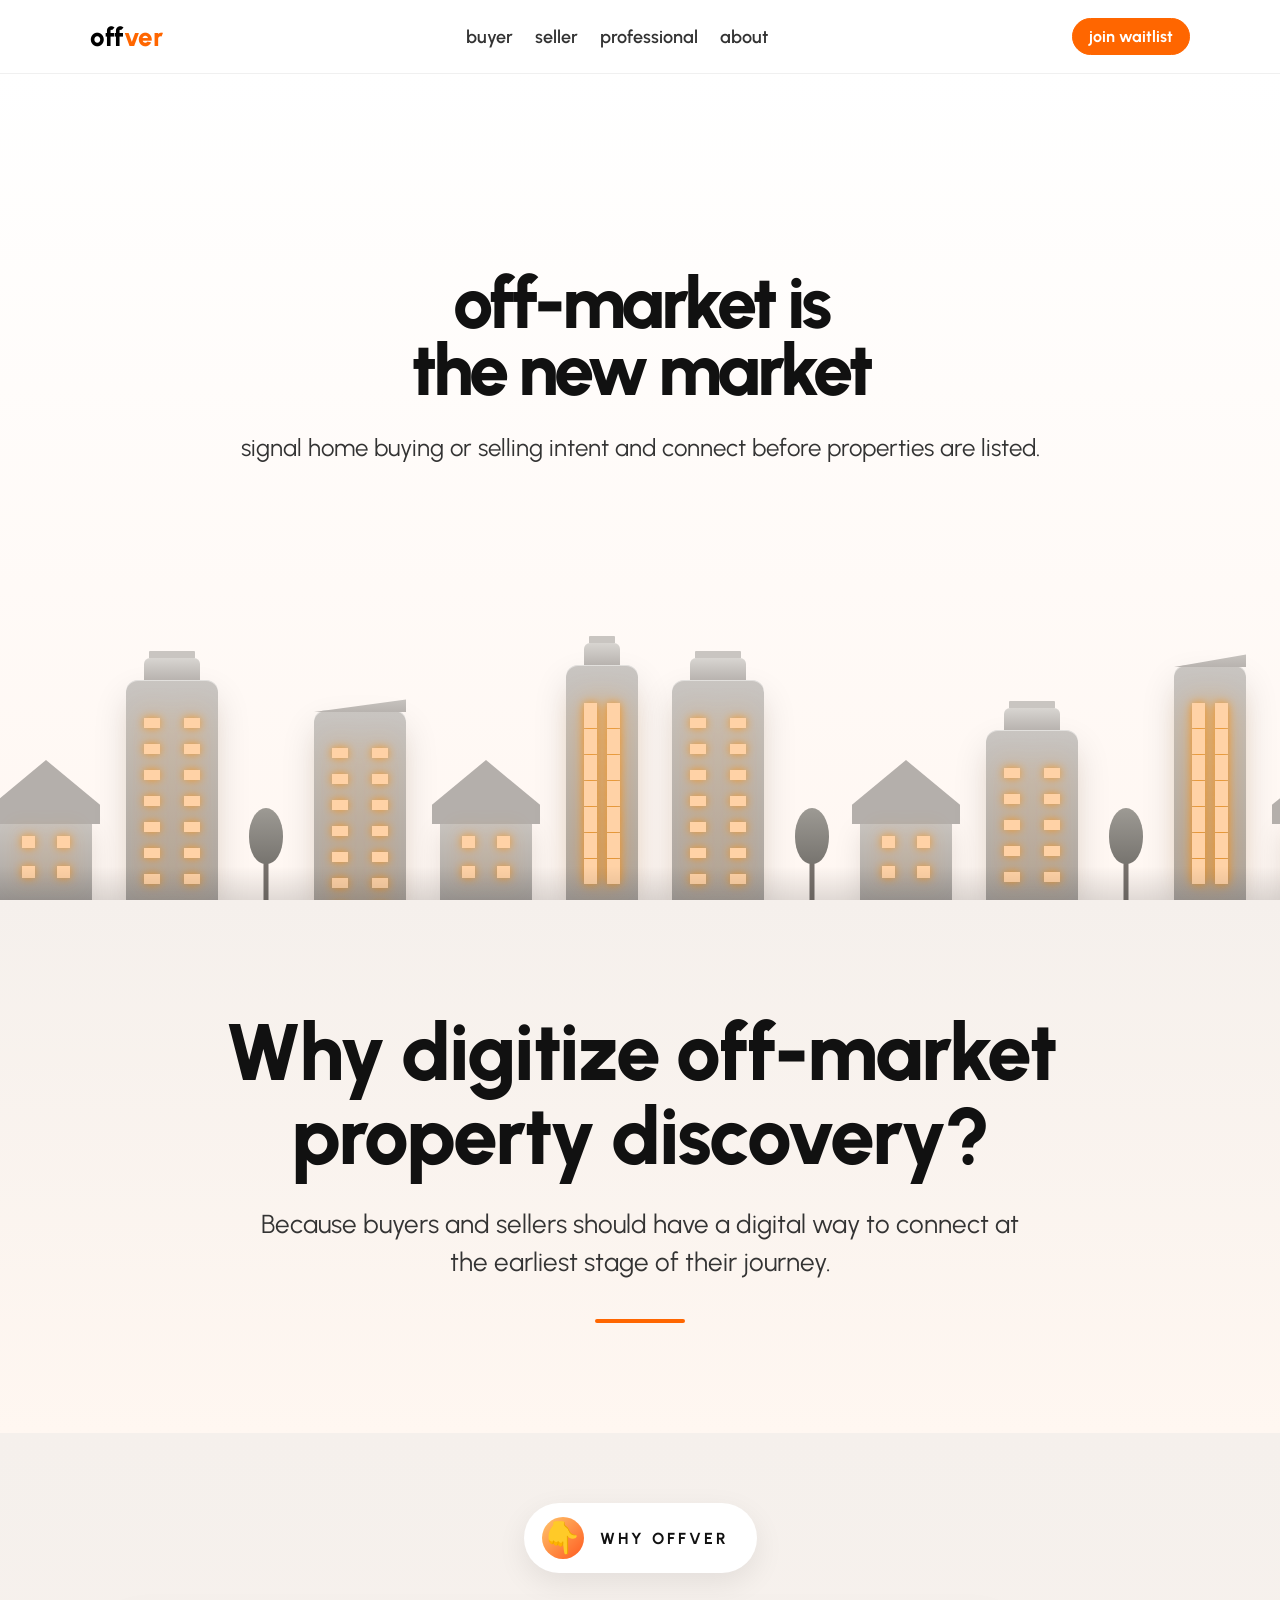
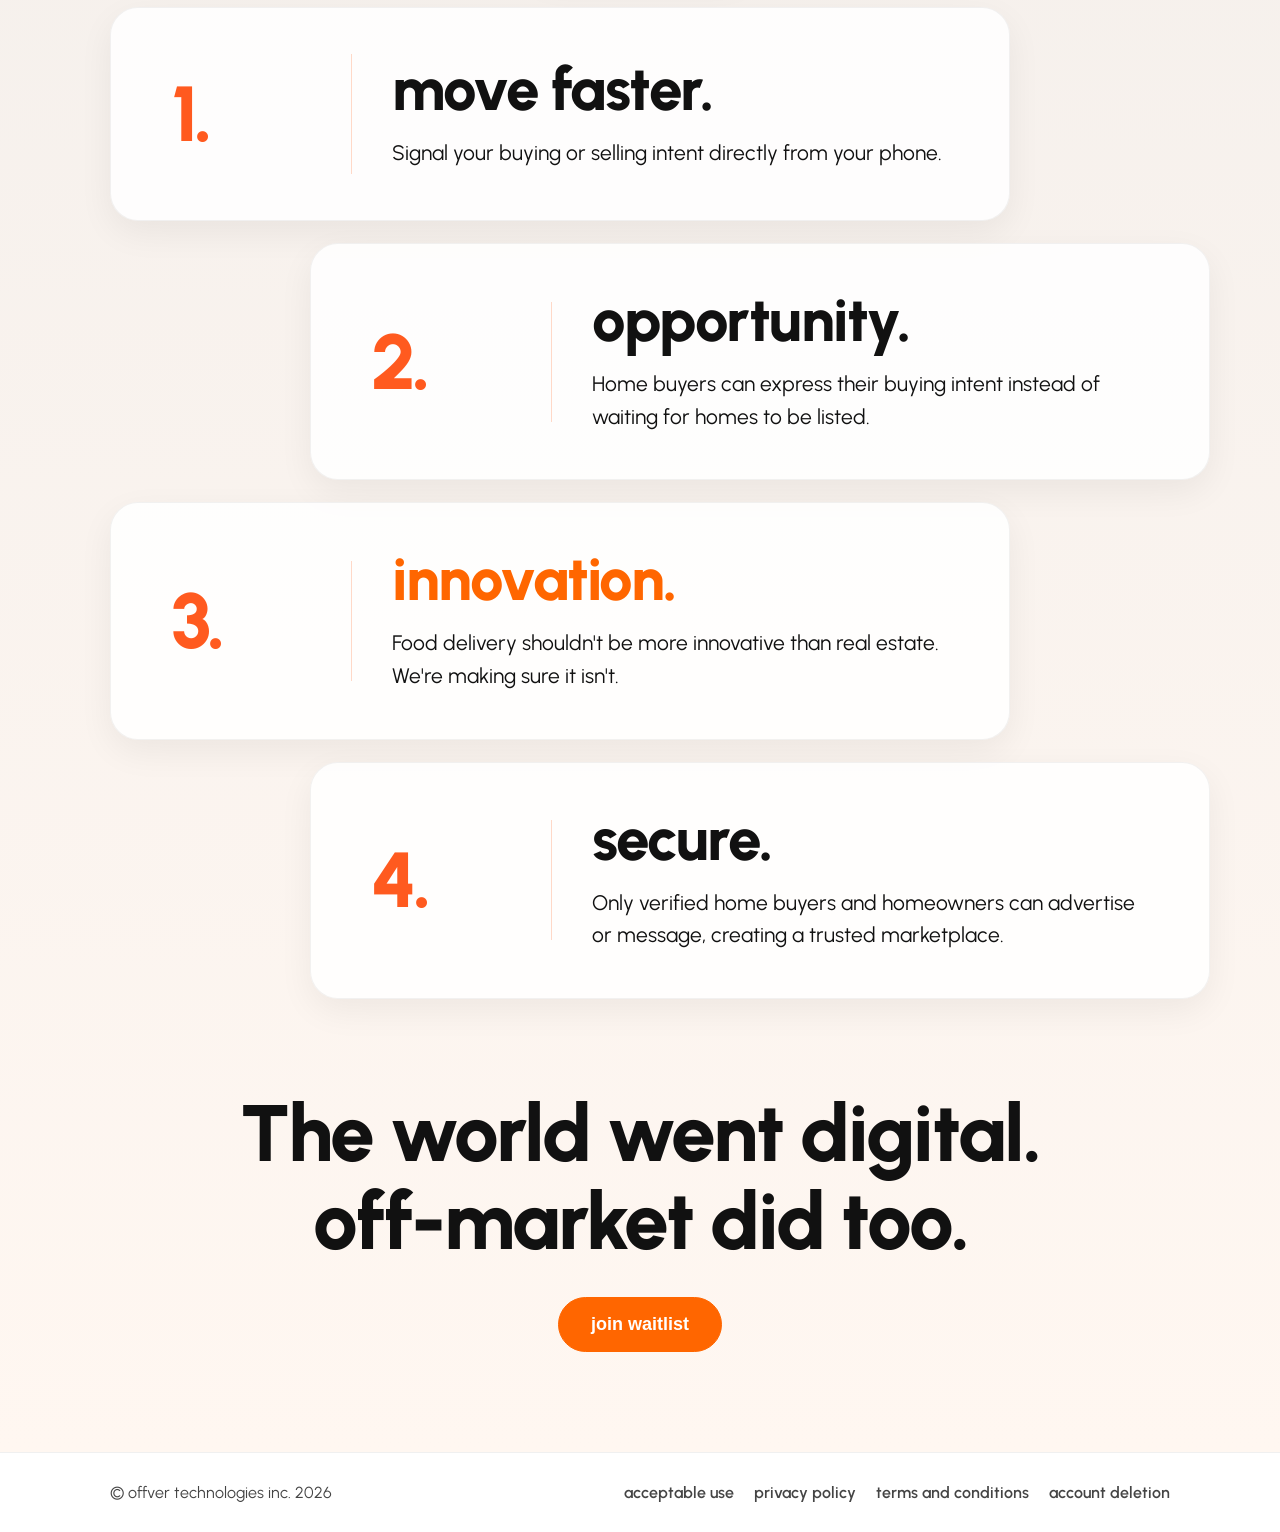
==== index.html @ b99037a6 "Adjust grid template column width in how-card" ====
<!doctype html>
<html lang="en">
<head>
<meta charset="utf-8" />
<meta name="viewport" content="width=device-width, initial-scale=1" />
<title>offver — Off-Market Property Discovery Digitized</title>

<link rel="icon" type="image/png" href="favicon.png">

<link href="https://fonts.googleapis.com/css2?family=Urbanist:wght@400;500;600;700;800&display=swap" rel="stylesheet">

    <!-- Google tag (gtag.js) -->
<script async src="https://www.googletagmanager.com/gtag/js?id=G-8PF1S87QSN"></script>
<script>
  window.dataLayer = window.dataLayer || [];
  function gtag(){dataLayer.push(arguments);}
  gtag('js', new Date());

  gtag('config', 'G-8PF1S87QSN');
</script>
  
<style>
:root{
  --black:#000;
  --white:#fff;
  --text:#111;
  --muted:#666;
  --divider:rgba(0,0,0,.06);
  --border:rgba(0,0,0,.10);
  --radius:18px;
  --shadow:0 20px 60px rgba(0,0,0,.10);
  --accent:#ff6600;
  --page:#ffffff;
  --promo:#ffd2bd;
  --header-h:76px;
}

*{box-sizing:border-box;margin:0;padding:0;}

body{
  font-family:"Urbanist", sans-serif;
  background:var(--page);
  color:var(--text);
}

body.menu-open{
  overflow:hidden;
}

a{text-decoration:none;color:inherit;}

.container{
  max-width:1100px;
  margin:0 auto;
  padding:0 20px;
}

/* HEADER — WHITE WITH FAINT DIVIDER */
.header{
  position:sticky;
  top:0;
  z-index:100;
  background:#fff;
  border-bottom:1px solid var(--divider);
}

.header-inner{
  display:flex;
  align-items:center;
  justify-content:space-between;
  padding:18px 0;
  gap:16px;
}

.brand{
  font-weight:800;
  font-size:26px;
  letter-spacing:-0.5px;
  white-space:nowrap;
}
.brand span:first-child{color:#000;}
.brand span:last-child{color:var(--accent);}

.nav{
  display:flex;
  gap:22px;
  align-items:center;
}

.nav a{
  font-weight:600;
  font-size:18px;
  color:#333;
}
.nav a:hover{ color:#000; }

/* Right side actions */
.actions{
  display:flex;
  align-items:center;
  gap:12px;
}

/* Join waitlist button (ORANGE w/ WHITE text) */
.btn{
  border:1px solid var(--accent);
  padding:8px 16px;
  border-radius:999px;
  font-weight:700;
  cursor:pointer;
  background:var(--accent);
  color:#fff;
  transition:.2s ease;
  white-space:nowrap;
}
.btn:hover{
  filter:brightness(.95);
}

/* Hamburger */
.hamburger{
  display:none;
  border:1px solid rgba(0,0,0,.18);
  background:#fff;
  border-radius:999px;
  width:42px;
  height:42px;
  cursor:pointer;
  align-items:center;
  justify-content:center;
  padding:0;
  transition:.2s ease;
}
.hamburger:hover{
  background:rgba(0,0,0,.04);
}

.hamburger .lines{
  width:18px;
  height:12px;
  position:relative;
}
.hamburger .lines span{
  position:absolute;
  left:0;
  right:0;
  height:2px;
  background:#111;
  border-radius:2px;
  transition:transform .2s ease, top .2s ease, opacity .2s ease;
}
.hamburger .lines span:nth-child(1){ top:0; }
.hamburger .lines span:nth-child(2){ top:5px; }
.hamburger .lines span:nth-child(3){ top:10px; }

/* Animated X when open */
.hamburger[aria-expanded="true"] .lines span:nth-child(1){
  top:5px;
  transform:rotate(45deg);
}
.hamburger[aria-expanded="true"] .lines span:nth-child(2){
  opacity:0;
}
.hamburger[aria-expanded="true"] .lines span:nth-child(3){
  top:5px;
  transform:rotate(-45deg);
}

/* Mobile menu panel */
.mobile-menu{
  display:none;
  background:#fff;
  border-bottom:1px solid var(--divider);
}

.mobile-menu.open{
  display:block;
}

@media (max-width: 900px){

  .mobile-menu{
    position:fixed;
    left:0;
    right:0;
    top:var(--header-h);
    background:#fff;
    border-bottom:1px solid var(--divider);
    z-index:999;
    max-height:calc(100vh - var(--header-h));
    overflow:auto;
    -webkit-overflow-scrolling:touch;
  }

  :root{
    --header-h:88px;
  }

/* HERO mobile spacing fix */
.hero-wrap{
  min-height:auto;
  padding:24px 0 24px;
  align-items:flex-start;
}

.hero{
  gap:22px;
}

.hero h1{
  font-size:38px;
  line-height:1.05;
  letter-spacing:-1.2px;
  margin-bottom:8px;
  font-weight:800;
}

.lead{
  font-size:18px;
  line-height:1.55;
}

.hero p{
  margin-bottom:20px;
}

.hero-image{
  width:70%;
  max-width:200px;
  height:auto;
  object-fit:contain;
  border-radius:22px;
}

} /* closes mobile media query */

.mobile-menu .container{
  padding-top:8px;
  padding-bottom:16px;
}

.mobile-menu a{
  display:block;
  padding:12px 10px;
  border-radius:14px;
  font-weight:700;
  color:#111;
}

  .mobile-menu span{
  display:block;
  padding:12px 10px;
  border-radius:14px;
  font-weight:700;
  color:#111;
}

.mobile-menu a:hover{
  background:rgba(0,0,0,.04);
}

/* HERO */
main{ padding:0; }

.hero-wrap{
  min-height: calc(100vh - var(--header-h)); 
  display:flex;
  align-items:center;
}

.hero{
  width:100%;
  display:grid;
  grid-template-columns: 1.1fr .9fr;
  align-items:center;
  gap:100px;
}

.hero-left{
  padding-left:40px;
}

.hero h1{
  font-size:64px;
  line-height:1.05;
  letter-spacing:-1.6px;
  margin-bottom:22px;
}

.hero p{
  margin-bottom:32px; /* spacing only */
}

.lead{
  font-size:22px;
  line-height:1.7;
  max-width:600px;
  color:#333;
}

/* APP STORE BUTTONS */
.store-buttons{
  display:flex;
  gap:16px;
  margin-top:28px;
  flex-wrap:wrap;
}

.store-buttons a{
  display:inline-flex;
}

.store-buttons a img{
  height:48px;
  display:block;
  transition:transform .2s ease;
}

.store-buttons a:hover img{
  transform:translateY(-3px);
}

.hero-right{
  display:flex;
  justify-content:flex-end;
}

.hero-image{
  width:100%;
  max-width:520px;
  height:520px;           
  object-fit:cover;       
  border-radius:28px;
  box-shadow:0 40px 80px rgba(0,0,0,.15);
}

.image-placeholder{
  width:100%;
  max-width:520px;
  height:520px;
  border-radius:28px;
  background:#f2f2f2;
  border:1px solid rgba(0,0,0,.06);
}

.hero-content{
  position:relative;
  z-index:5;

  display:flex;
  justify-content:center;
  align-items:center;

  width:100%;
  min-height:calc(100vh - var(--header-h));

  text-align:center;
}

.hero-copy{
  max-width:900px;
  margin:0 auto;
  transform:translateY(-100px);
}

.hero-copy h1{
  font-size:72px;
  line-height:.92;
  letter-spacing:-4px;
  font-weight:800;
  margin-bottom:28px;
  color:#111;
}

.hero-copy p{
  font-size:24px;
  line-height:1.45;
  max-width:800px;
  margin:0 auto 38px;
  color:#333;
}

.hero-actions{
  display:flex;
  justify-content:center;
}

.hero-btn{
  padding:18px 38px;
  font-size:24px;
}

.city-hero{
  position:relative;
  overflow:hidden;
  background:linear-gradient(
    180deg,
    #ffffff 0%,
    #fff7f2 100%
  );
}

.city-bg{
  position:absolute;
  inset:0;
  overflow:hidden;
  z-index:0;
}

.hero-content{
  position:relative;
  z-index:5;
}

.city-track{
  position:absolute;
  bottom:0;
  display:flex;
  align-items:flex-end;
  gap:34px;
  width:max-content;
  animation:cityScroll 55s linear infinite;
  opacity:1;
}

@keyframes cityScroll{
  from{
    transform:translateX(-50%);
  }
  to{
    transform:translateX(0);
  }
}

/* BUILDINGS */

.city-building{
  width:92px;
  height:220px;
  position:relative;
  background:linear-gradient(180deg,#c9c5c1,#aaa5a1);
  border-radius:12px 12px 0 0;
  box-shadow:
    0 16px 35px rgba(0,0,0,.12),
    inset 0 1px 0 rgba(255,255,255,.45);
}

/* Base buildings: 7 rows */
.city-building::after{
  content:"";
  position:absolute;
  left:18px;
  right:18px;
  top:38px;
  height:188px;

  background-image:
    linear-gradient(#ffd2a6 0 0), linear-gradient(#ffd2a6 0 0),
    linear-gradient(#ffd2a6 0 0), linear-gradient(#ffd2a6 0 0),
    linear-gradient(#ffd2a6 0 0), linear-gradient(#ffd2a6 0 0),
    linear-gradient(#ffd2a6 0 0), linear-gradient(#ffd2a6 0 0),
    linear-gradient(#ffd2a6 0 0), linear-gradient(#ffd2a6 0 0),
    linear-gradient(#ffd2a6 0 0), linear-gradient(#ffd2a6 0 0),
    linear-gradient(#ffd2a6 0 0), linear-gradient(#ffd2a6 0 0);

  background-size:16px 10px;

  background-position:
    left 0px, right 0px,
    left 26px, right 26px,
    left 52px, right 52px,
    left 78px, right 78px,
    left 104px, right 104px,
    left 130px, right 130px,
    left 156px, right 156px;

  background-repeat:no-repeat;

  filter:
    drop-shadow(0 0 5px rgba(255,140,0,.75))
    drop-shadow(0 0 14px rgba(255,140,0,.45));
}

/* Short buildings: 5 rows */
.city-building:nth-child(5n)::after{
  height:136px;
  background-position:
    left 0px, right 0px,
    left 26px, right 26px,
    left 52px, right 52px,
    left 78px, right 78px,
    left 104px, right 104px,
    -999px -999px, -999px -999px;
}

/* Medium buildings: 6 rows */
.city-building:nth-child(4n)::after{
  height:162px;
}

/* Tall buildings: 7 rows */
.city-building:nth-child(3n)::after{
  height:214px;

  background-image:
    linear-gradient(#ffd2a6 0 0), linear-gradient(#ffd2a6 0 0),
    linear-gradient(#ffd2a6 0 0), linear-gradient(#ffd2a6 0 0),
    linear-gradient(#ffd2a6 0 0), linear-gradient(#ffd2a6 0 0),
    linear-gradient(#ffd2a6 0 0), linear-gradient(#ffd2a6 0 0),
    linear-gradient(#ffd2a6 0 0), linear-gradient(#ffd2a6 0 0),
    linear-gradient(#ffd2a6 0 0), linear-gradient(#ffd2a6 0 0),
    linear-gradient(#ffd2a6 0 0), linear-gradient(#ffd2a6 0 0),
    linear-gradient(#ffd2a6 0 0), linear-gradient(#ffd2a6 0 0),
    linear-gradient(#ffd2a6 0 0), linear-gradient(#ffd2a6 0 0);

  background-position:
  left 0px, right 0px,
  left 26px, right 26px,
  left 52px, right 52px,
  left 78px, right 78px,
  left 104px, right 104px,
  left 130px, right 130px,
  left 156px, right 156px,
  left 182px, right 182px;
  left 208px, right 208px;
}

.city-building:nth-child(6n)::after{
  left:16px;
  right:16px;
  height:188px;
  background-size:13px 10px;

  background-position:
    left 0px, right 0px,
    left 26px, right 26px,
    left 52px, right 52px,
    left 78px, right 78px,
    left 104px, right 104px,
    left 130px, right 130px,
    left 156px, right 156px;
}
  
.city-building::before{
  content:"";
  position:absolute;
  left:18px;
  right:18px;
  top:-22px;
  height:22px;
  background:linear-gradient(180deg,#d8d5d1,#b8b3af);
  border-radius:6px 6px 0 0;
  box-shadow:
    0 -12px 0 -5px #c9c5c1,
    0 -22px 0 -11px #b9b4b0;
}

/* HEIGHT VARIATIONS */

.city-building:nth-child(3n){
  height:260px;
}

.city-building:nth-child(4n){
  height:190px;
}

.city-building:nth-child(5n){
  height:170px;
}

.city-building:nth-child(6n){
  width:72px;
  height:235px;
}

/* angled modern roof */
.city-building:nth-child(4n)::before{
  left:0;
  right:0;
  top:-26px;
  height:28px;
  clip-path:polygon(0 100%,100% 55%,100% 100%,0 100%);
  border-radius:0;
}

/* slim tower */
.city-building:nth-child(6n)::after{
  left:18px;
  right:18px;
  background-size:
    13px 25px,
    13px 25px;
}

/* HOUSES */

.city-house{
  width:92px;
  height:82px;
  position:relative;
  background:linear-gradient(180deg,#c9c5c1,#aaa5a1);
  box-shadow:
    0 14px 28px rgba(0,0,0,.10),
    inset 0 1px 0 rgba(255,255,255,.45);
}

.city-house::before{
  content:"";
  position:absolute;
  left:-8px;
  right:-8px;
  top:-58px;
  height:64px;
  background:#b4afab;
  clip-path:polygon(50% 0,100% 70%,100% 100%,0 100%,0 70%);
}

.city-house::after{
  content:"";
  position:absolute;
  left:22px;
  right:22px;
  top:18px;
  height:42px;

  background-image:
    linear-gradient(#ffd2a6 0 0),
    linear-gradient(#ffd2a6 0 0),
    linear-gradient(#ffd2a6 0 0),
    linear-gradient(#ffd2a6 0 0);

  background-size:
    13px 12px,
    13px 12px,
    13px 12px,
    13px 12px;

  background-position:
    left top,
    right top,
    left bottom,
    right bottom;

  background-repeat:no-repeat;

  filter:
    drop-shadow(0 0 5px rgba(255,140,0,.7))
    drop-shadow(0 0 12px rgba(255,140,0,.4));
}

/* TREES */

.city-tree{
  width:28px;
  height:95px;
  position:relative;
}

.city-tree::before{
  content:"";
  position:absolute;
  left:50%;
  bottom:0;
  width:5px;
  height:48px;
  background:#77716c;
  transform:translateX(-50%);
}

.city-tree::after{
  content:"";
  position:absolute;
  left:50%;
  bottom:36px;
  width:34px;
  height:56px;
  background:linear-gradient(180deg,#9d9a94,#77746f);
  border-radius:50% 50% 48% 48%;
  transform:translateX(-50%);
}

/* GROUND SHADOW */

.city-bg::after{
  content:"";
  position:absolute;
  left:0;
  right:0;
  bottom:0;
  height:34px;
  background:linear-gradient(180deg,transparent,rgba(0,0,0,.12));
  pointer-events:none;
}

/* MOBILE */
@media (max-width:900px){

  .promo-card{
    grid-template-columns:1fr;
    gap:28px;
    padding:34px;
    height:auto;
  }

  .hero-phone{
    justify-content:center;
    margin-top:10px;
  }

  .hero-phone::after{
    right:auto;
    left:50%;
    transform:translate(-50%,-50%);
  }

  .hero-phone .phone{
    width:min(260px,70vw);
    height:calc(min(260px,70vw) * 1.9);
  }

  .promo-card h2{
    font-size:52px;
  }

  .promo-card p{
    font-size:18px;
  }

  .promo-zone{
    display:none;
  }

  .promo-steps{
    justify-content:flex-start;
    flex-wrap:wrap;
  }
    
}
.why-simple{
  padding:110px 0;
  background:linear-gradient(180deg,#f5f0ec 0%, #fff7f1 100%);
  text-align:center;
}

.why-simple-inner{
  max-width:900px;
  margin:0 auto;
}

.why-simple h2{
  font-size:80px;
  line-height:1.05;
  font-weight:800;
  letter-spacing:-2px;
  color:#111;
  margin-bottom:28px;
}

.why-simple p{
  font-size:26px;
  line-height:1.45;
  color:#333;
  max-width:760px;
  margin:0 auto;
}

.why-simple-line{
  width:90px;
  height:4px;
  background:#ff6600;
  border-radius:999px;
  margin:38px auto 0;
}

@media (max-width:900px){
  .why-simple{
    padding:80px 0;
  }

  .why-simple h2{
    font-size:38px;
    letter-spacing:-1px;
  }

  .why-simple p{
    font-size:21px;
  }
}

.how-it-works{
  padding:70px 0 100px;
  background:linear-gradient(180deg,#f5f0ec 0%, #fff7f1 100%);
}

.how-pill{
  width:max-content;
  margin:0 auto 34px;
  padding:14px 28px 14px 18px;
  border-radius:999px;
  background:#fff;
  box-shadow:0 10px 30px rgba(0,0,0,.08);
  font-size:16px;
  font-weight:700;
  letter-spacing:3px;
  display:flex;
  align-items:center;
  gap:16px;
}

.how-pill .how-arrow{
  width:42px;
  height:42px;
  border-radius:999px;
  background:linear-gradient(135deg,#ffc66d,#ff5a1f);
  display:flex;
  align-items:center;
  justify-content:center;
  font-size:30px;
  line-height:1;
}

.how-grid{
  display:flex;
  flex-direction:column;
  gap:22px;
}

.how-card{
  width:100%;
  min-height:190px;
  background:rgba(255,255,255,.85);
  border-radius:28px;
  padding:46px 60px;

  display:grid;
  grid-template-columns:140px 1px 1fr;
  gap:40px;
  align-items:center;

  border:1px solid rgba(0,0,0,.05);
  box-shadow:0 12px 35px rgba(0,0,0,.06);
}

  .how-card{
  max-width:900px;
}

.how-card:nth-child(even){
  margin-left:200px;
}

.how-num{
  font-size:78px;
  font-weight:800;
  line-height:1;
  color:#ff5a1f;
  letter-spacing:-4px;
}

.how-divider{
  width:1px;
  height:120px;
  background:#ffd9c8;
}

.how-card h3{
  font-size:60px;
  line-height:1;
  font-weight:800;
  letter-spacing:-1.5px;
  margin-bottom:18px;
}

.how-card:nth-child(3) h3{
  color:#ff6600;
}

.how-card p{
  font-size:21px;
  line-height:1.55;
  color:#111;
  max-width:700px;
}

.how-card{
  transition:
    transform .25s ease,
    box-shadow .25s ease,
    border-color .25s ease,
    background .25s ease;
  cursor:pointer;
}

.how-card:hover{
  transform:translateY(-8px) scale(1.02);
  box-shadow:0 24px 60px rgba(0,0,0,.12);
  border-color:rgba(255,102,0,.35);
  background:#fff;
}

.how-card:hover .how-num{
  transform:scale(1.08);
  color:#ff6600;
}

.how-card:hover .how-divider{
  background:#ff6600;
}

.how-num,
.how-card h3,
.how-divider{
  transition:.25s ease;
}

.how-cta{
  text-align:center;
  margin-top:90px;
}

.how-cta h2{
  font-size:80px;
  line-height:1.1;
  font-weight:800;
  letter-spacing:-2px;
  margin-bottom:32px;
  color:#111;
}

.how-cta .btn{
  padding:16px 32px;
  font-size:18px;
}

@media (max-width:900px){

  .how-cta{
    margin-top:60px;
  }

  .how-cta h2{
    font-size:34px;
    letter-spacing:-1px;
  }

}

@media (max-width:900px){
  .how-grid{
    grid-template-columns:1fr;
  }

  .how-card,
  .how-card:nth-child(even){
   max-width:100%;
    width:100%;
    margin-left:0;
    grid-template-columns:40px 1px 1fr;
    gap:24px;
    padding:32px 26px;
  }

  .how-num{
    font-size:52px;
  }

  .how-card h3{
    font-size:32px;
  }

  .how-card p{
    font-size:18px;
  }
}

/* FOOTER — WHITE WITH DIVIDER */
.footer{
  background:#fff;
  border-top:1px solid var(--divider);
  padding:30px 0;
}

.footer-inner{
  display:flex;
  justify-content:space-between;
  flex-wrap:wrap;
  gap:20px;
  color:#444;
}

.footer a{
  color:#444;
  font-weight:600;
}
.footer a:hover{ color:#000; }

/* WAITLIST MODAL */
.modal-bg{
  position:fixed;
  inset:0;
  background:rgba(0,0,0,.5);
  display:none;
  align-items:center;
  justify-content:center;
  padding:20px;
  z-index:200;
}

.modal-box{
  background:#fff;
  width:100%;
  max-width:520px;
  border-radius:24px;
  padding:30px;
  box-shadow:var(--shadow);
  position:relative;
}

.modal-box h2{
  margin-bottom:10px;
  font-weight:800;
}
.modal-box p{
  margin-bottom:18px;
  color:#555;
}

.modal-box label{
  display:block;
  margin-top:10px;
  font-weight:700;
  color:#111;
}

.modal-box input,
.modal-box select{
  width:100%;
  padding:12px;
  margin-top:6px;
  margin-bottom:14px;
  border-radius:12px;
  border:1px solid rgba(0,0,0,.10);
  font-family:inherit;
}

.submit-btn{
  width:100%;
  padding:14px;
  border-radius:999px;
  border:none;
  background:var(--accent);
  color:#fff;
  font-weight:800;
  cursor:pointer;
  transition:.2s ease;
}
.submit-btn:hover{
  filter:brightness(.95);
}

.close-btn{
  position:absolute;
  right:18px;
  top:12px;
  font-size:26px;
  background:none;
  border:none;
  cursor:pointer;
  line-height:1;
}

/* TABLET */
@media (max-width: 1200px){
  .header .container{
    padding:0 28px;
  }

  .header{
    padding:10px 0;
  }

  .header-inner{
    padding:0;
  }
}

/* MOBILE */
@media (max-width:900px){

  .header .container{
    padding:0 28px;
  }

  @media (max-width:900px){
  .header{
    padding:10px 0;
  }
}

  .nav{ 
    display:none; 
  }

  .hamburger{ 
    display:flex; 
  }

  .hero{
    grid-template-columns:1fr;
    gap:12px;
  }

  .hero-image{
    height:420px;
  }

  .hero-left{
    padding-left:0;
  }

  .hero h1{
    font-size:40px;
    margin-bottom:8px;
  }

  .lead{
    font-size:18px;
    margin-bottom:8px;
  }

  .hero-right{
    justify-content:flex-start;
  }

  .image-placeholder{
    max-width:100%;
    height:260px;
  }

  .cards{
    grid-template-columns:1fr;
  }

  .store-buttons a img{
    height:44px;
  }

  .promo-card{
    grid-template-columns:1fr;
    padding:26px;
    gap:18px;
  }

  .promo-card h2{
    font-size:52px;
  }

  .promo-media{
    height:260px;
  }
}

/* SMALL MOBILE */
@media (max-width:600px){
  .header .container{
    padding:0 36px;
  }
}
  
@media (max-width:900px){

    .hero-copy{
    transform:translateY(-140px);
    max-width:380px;
    padding:0 16px;
  }

  .hero-copy h1{
    font-size:55px;
    line-height:.95;
    letter-spacing:-2px;
  }

  .hero-copy p{
    font-size:22px;
    line-height:1.45;
    max-width:300px;
  }
}

</style>

</head>

<body>

<header class="header">
  <div class="container header-inner">
    <div class="brand"><span>off</span><span>ver</span></div>

    <div class="nav disabled-nav">
  <a href="#">buyer</a>
  <a href="#">seller</a>
  <a href="#">professional</a>
  <a href="#">about</a>
</div>

    <div class="actions">
      <div class="btn" onclick="openModal()">join waitlist</div>

      <button class="hamburger" id="hamburger"
        aria-label="Open menu"
        aria-expanded="false"
        aria-controls="mobileMenu">
        <div class="lines" aria-hidden="true">
          <span></span><span></span><span></span>
        </div>
      </button>
    </div>
  </div>
</header>

<!-- Mobile dropdown menu -->
<div class="mobile-menu" id="mobileMenu">
  <div class="container">
    <span>buyer</span>
    <span>seller</span>
    <span>professional</span>
    <span>about</span>
  </div>
</div>

<main>
 <section class="hero-wrap city-hero">

  <div class="city-bg">
  <div class="city-track">

  <div class="city-house"></div>
  <div class="city-building"></div>
  <div class="city-tree"></div>
  <div class="city-building"></div>
  <div class="city-house"></div>
  <div class="city-building"></div>
  <div class="city-building"></div>
  <div class="city-tree"></div>
  <div class="city-house"></div>
  <div class="city-building"></div>
  <div class="city-tree"></div>
  <div class="city-building"></div>
  <div class="city-house"></div>
  <div class="city-building"></div>

  <div class="city-house"></div>
  <div class="city-building"></div>
  <div class="city-tree"></div>
  <div class="city-building"></div>
  <div class="city-house"></div>
  <div class="city-building"></div>
  <div class="city-building"></div>
  <div class="city-tree"></div>
  <div class="city-house"></div>
  <div class="city-building"></div>
  <div class="city-tree"></div>
  <div class="city-building"></div>
  <div class="city-house"></div>
  <div class="city-building"></div>

</div>

  <div class="container hero-content">

  <div class="hero-copy">

    <h1>
      off-market is<br>
      the new market
    </h1>

    <p>
      signal home buying or selling intent and
      connect before properties are listed.
    </p>

      </div>
    </div>
  </section>    

<section class="why-simple">
  <div class="container">
    <div class="why-simple-inner">
      <h2>Why digitize off-market property discovery?</h2>
      <p>Because buyers and sellers should have a digital way to connect at the earliest stage of their journey.</p>
      <div class="why-simple-line"></div>
    </div>
  </div>
</section>

<section class="how-it-works">
  <div class="container">

    <div class="how-pill">
      <span class="how-arrow">👇</span>
      WHY OFFVER
    </div>

    <div class="how-grid">

      <div class="how-card">
        <div class="how-num">1.</div>
        <div class="how-divider"></div>
        <div>
          <h3>move faster.</h3>
          <p>Signal your buying or selling intent directly from your phone.</p>
        </div>
      </div>

      <div class="how-card">
        <div class="how-num">2.</div>
        <div class="how-divider"></div>
        <div>
          <h3>opportunity.</h3>
          <p>Home buyers can express their buying intent instead of waiting for homes to be listed.</p>
        </div>
      </div>

      <div class="how-card">
        <div class="how-num">3.</div>
        <div class="how-divider"></div>
        <div>
          <h3>innovation.</h3>
          <p>Food delivery shouldn't be more innovative than real estate. We're making sure it isn't.</p>
        </div>
      </div>

      <div class="how-card">
        <div class="how-num">4.</div>
        <div class="how-divider"></div>
        <div>
          <h3>secure.</h3>
          <p>Only verified home buyers and homeowners can advertise or message, creating a trusted marketplace.</p>
        </div>
      </div>

    </div>

      <div class="how-cta">
  <h2>
    The world went digital.<br>
    off-market did too.
  </h2>

  <button class="btn" onclick="openModal()">
    join waitlist
  </button>
</div>

  </div>
</section>

</main>

<footer class="footer">
  <div class="container footer-inner">
    <div>© offver technologies inc. 2026</div>
    <div style="display:flex;gap:20px;flex-wrap:wrap;">
      <a href="acceptable-use.html">acceptable use</a>
      <a href="privacy.html">privacy policy</a>
      <a href="terms-of-service.html">terms and conditions</a>
      <a href="delete-account.html">account deletion</a>
      
    </div>
  </div>
</footer>

<!-- WAITLIST MODAL -->
<div class="modal-bg" id="modal" onclick="clickOutside(event)">
  <div class="modal-box" id="modalBox">
    <button class="close-btn" onclick="closeModal()">×</button>

    <h2>Join the waitlist</h2>
    <p>Be first in line as we launch a new era of off-market real estate private sales.</p>

    <form id="waitlistForm">
      <input type="hidden" name="_captcha" value="false">
      <input type="hidden" name="_subject" value="New Waitlist Signup">

      <label>Full Name</label>
      <input name="Full Name" type="text" required>

      <label>Email Address</label>
      <input name="Email Address" type="email" required>

      <label>City you're buying or selling in</label>
      <input name="City" type="text" required>

      <label>Are you looking to buy, sell, or both?</label>
      <select name="Intent" required>
        <option value="">Select an option</option>
        <option value="Buy">Buy</option>
        <option value="Sell">Sell</option>
        <option value="Both">Both</option>
      </select>

      <button type="submit" class="submit-btn">Submit</button>
    </form>
  </div>
</div>

<script>
  function openModal() {
    document.getElementById("modal").style.display = "flex";
  }

  function closeModal() {
    document.getElementById("modal").style.display = "none";
  }

  function clickOutside(e) {
    const modalBox = document.getElementById("modalBox");
    if (!modalBox.contains(e.target)) closeModal();
  }

  document.getElementById("waitlistForm").addEventListener("submit", function(e) {
    e.preventDefault();

    const data = new FormData(this);

    fetch("https://formsubmit.co/info@offver.com", {
      method: "POST",
      body: data,
      headers: { "Accept": "application/json" }
    }).then(() => {
      document.getElementById("modalBox").innerHTML = `
        <button class="close-btn" onclick="closeModal()">×</button>
        <h2>You're on the list! 🎉</h2>
        <p>Thank you for joining the offver waitlist.<br>We’ll be in touch soon.</p>
        <button class="submit-btn" onclick="closeModal()">Close</button>
      `;
    });
  });


  // Hamburger toggle
  const hamburger = document.getElementById("hamburger");
  const mobileMenu = document.getElementById("mobileMenu");
  const headerEl = document.querySelector(".header");


  // Sync header height (removes gap)
  function syncHeaderHeight() {
    if (!headerEl) return;
    document.documentElement.style.setProperty(
      "--header-h",
      `${headerEl.offsetHeight}px`
    );
  }

  window.addEventListener("load", syncHeaderHeight);
  window.addEventListener("resize", syncHeaderHeight);
  syncHeaderHeight();


  hamburger.addEventListener("click", () => {

    syncHeaderHeight(); // ensure perfect alignment

    const isOpen = mobileMenu.classList.toggle("open");
    hamburger.setAttribute("aria-expanded", isOpen ? "true" : "false");
    document.body.classList.toggle("menu-open", isOpen);
  });


  // Close menu when a link is clicked
  mobileMenu.querySelectorAll("a").forEach(a => {
    a.addEventListener("click", () => {
      mobileMenu.classList.remove("open");
      hamburger.setAttribute("aria-expanded", "false");
      document.body.classList.remove("menu-open");
    });
  });

// Close mobile menu if screen switches to desktop
window.addEventListener("resize", () => {
  if (window.innerWidth > 900) {
    mobileMenu.classList.remove("open");
    hamburger.setAttribute("aria-expanded", "false");
    document.body.classList.remove("menu-open");
  }
});
</script>

</body>
</html>
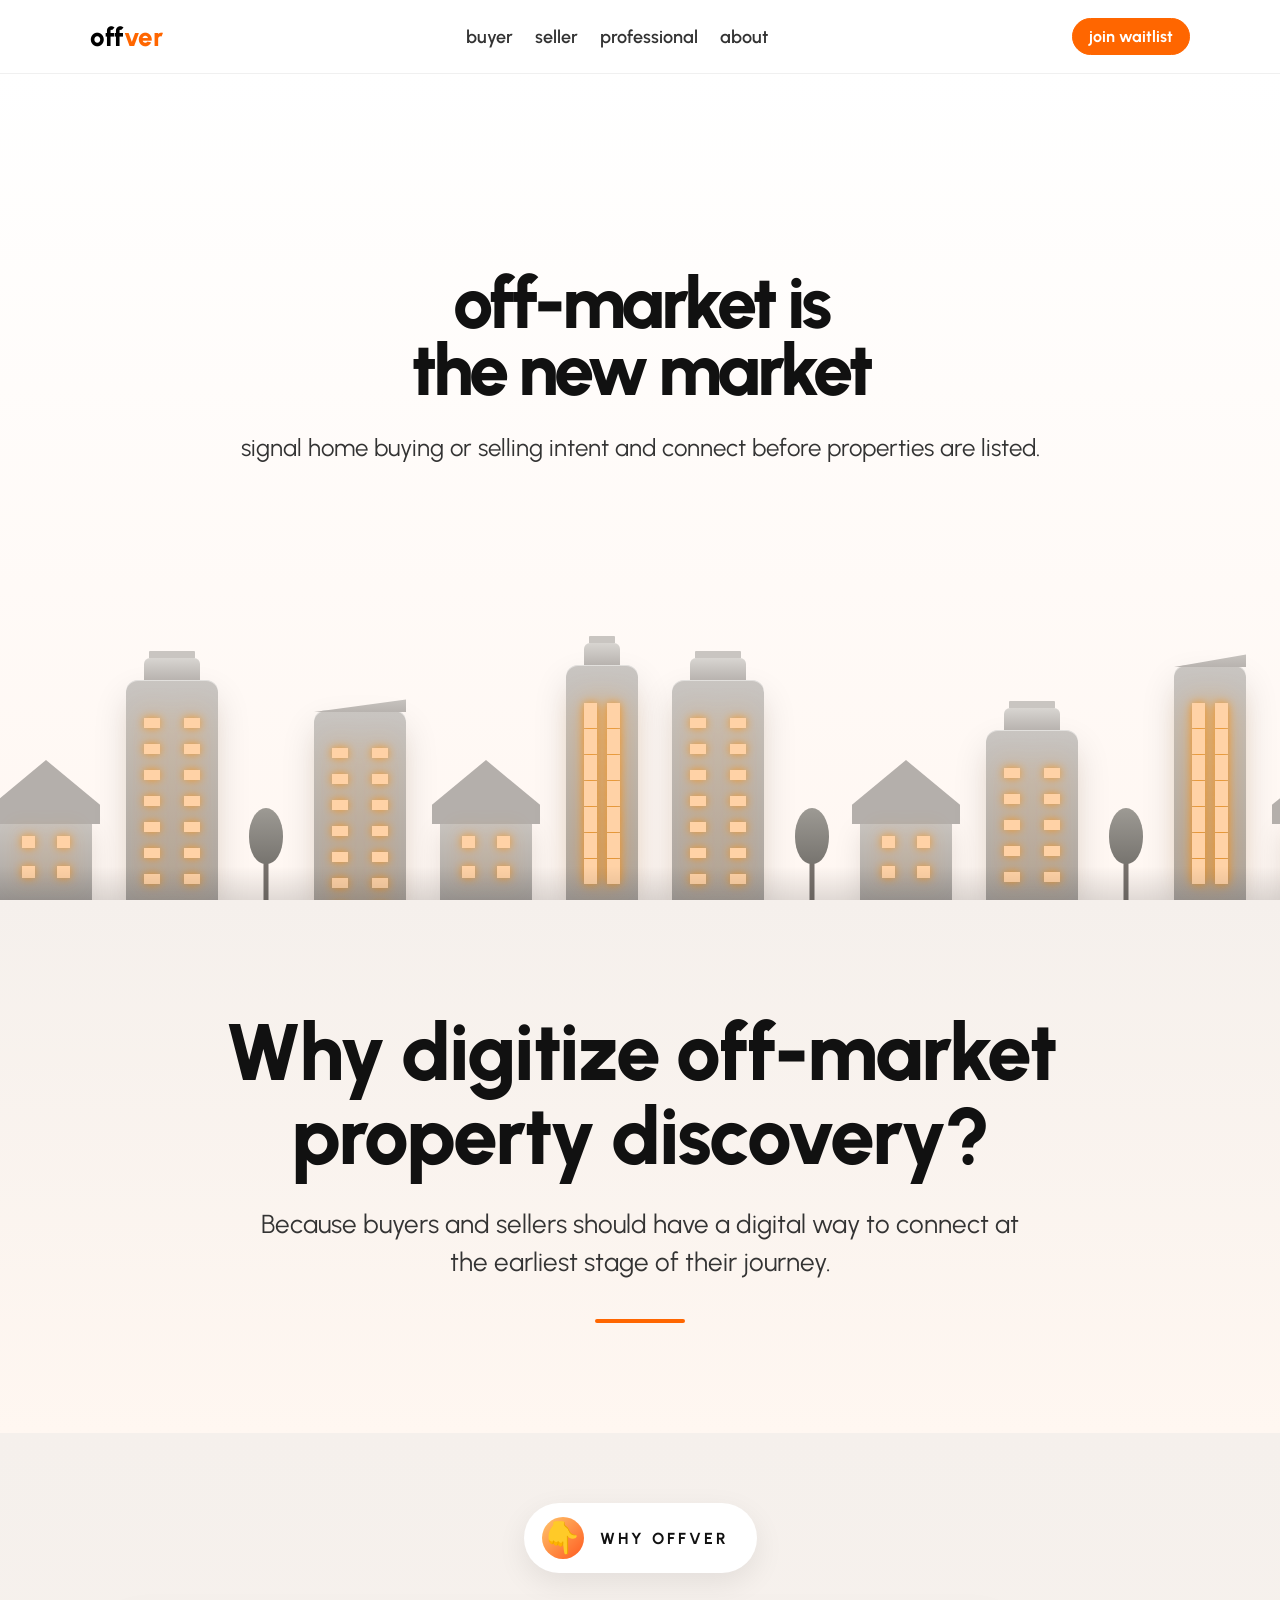
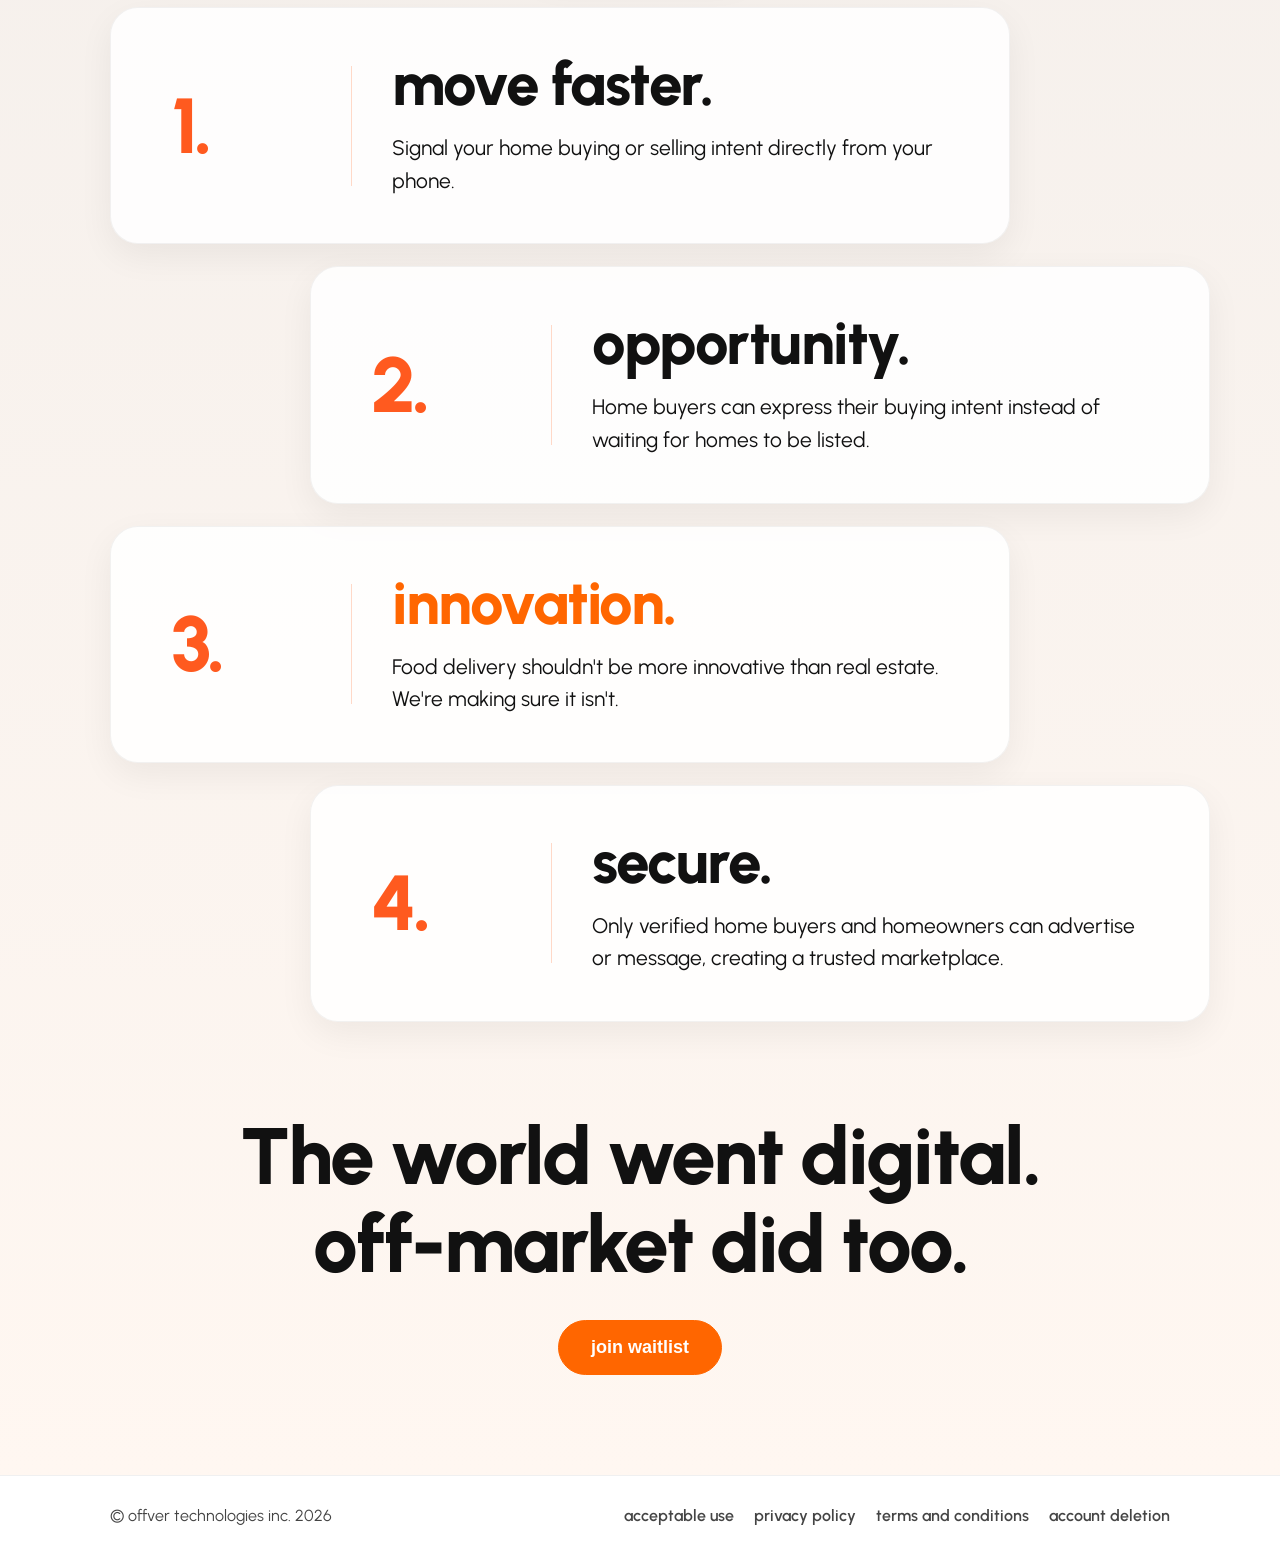
==== commit aefda04e: "Update intent description in index.html" ====
--- a/index.html
+++ b/index.html
@@ -1312,7 +1312,7 @@
         <div class="how-divider"></div>
         <div>
           <h3>move faster.</h3>
-          <p>Signal your buying or selling intent directly from your phone.</p>
+          <p>Signal your home buying or selling intent directly from your phone.</p>
         </div>
       </div>
 
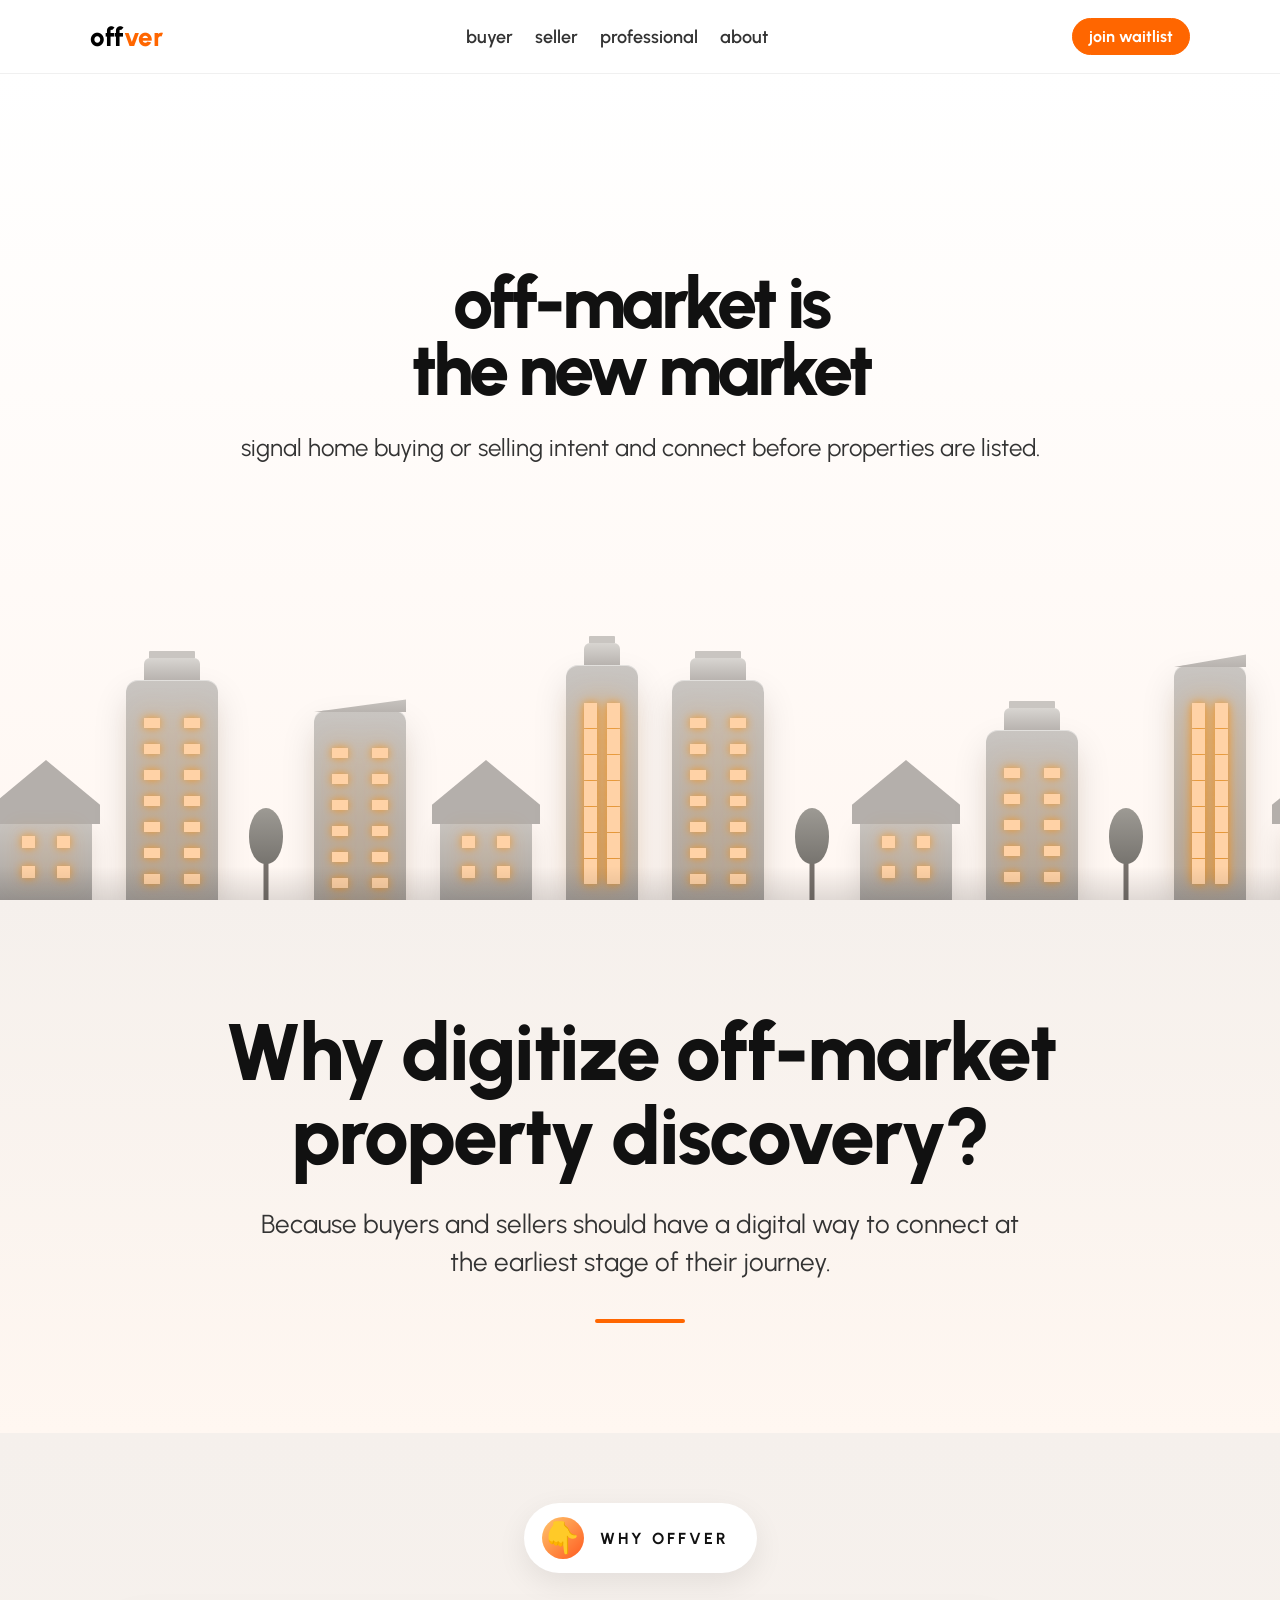
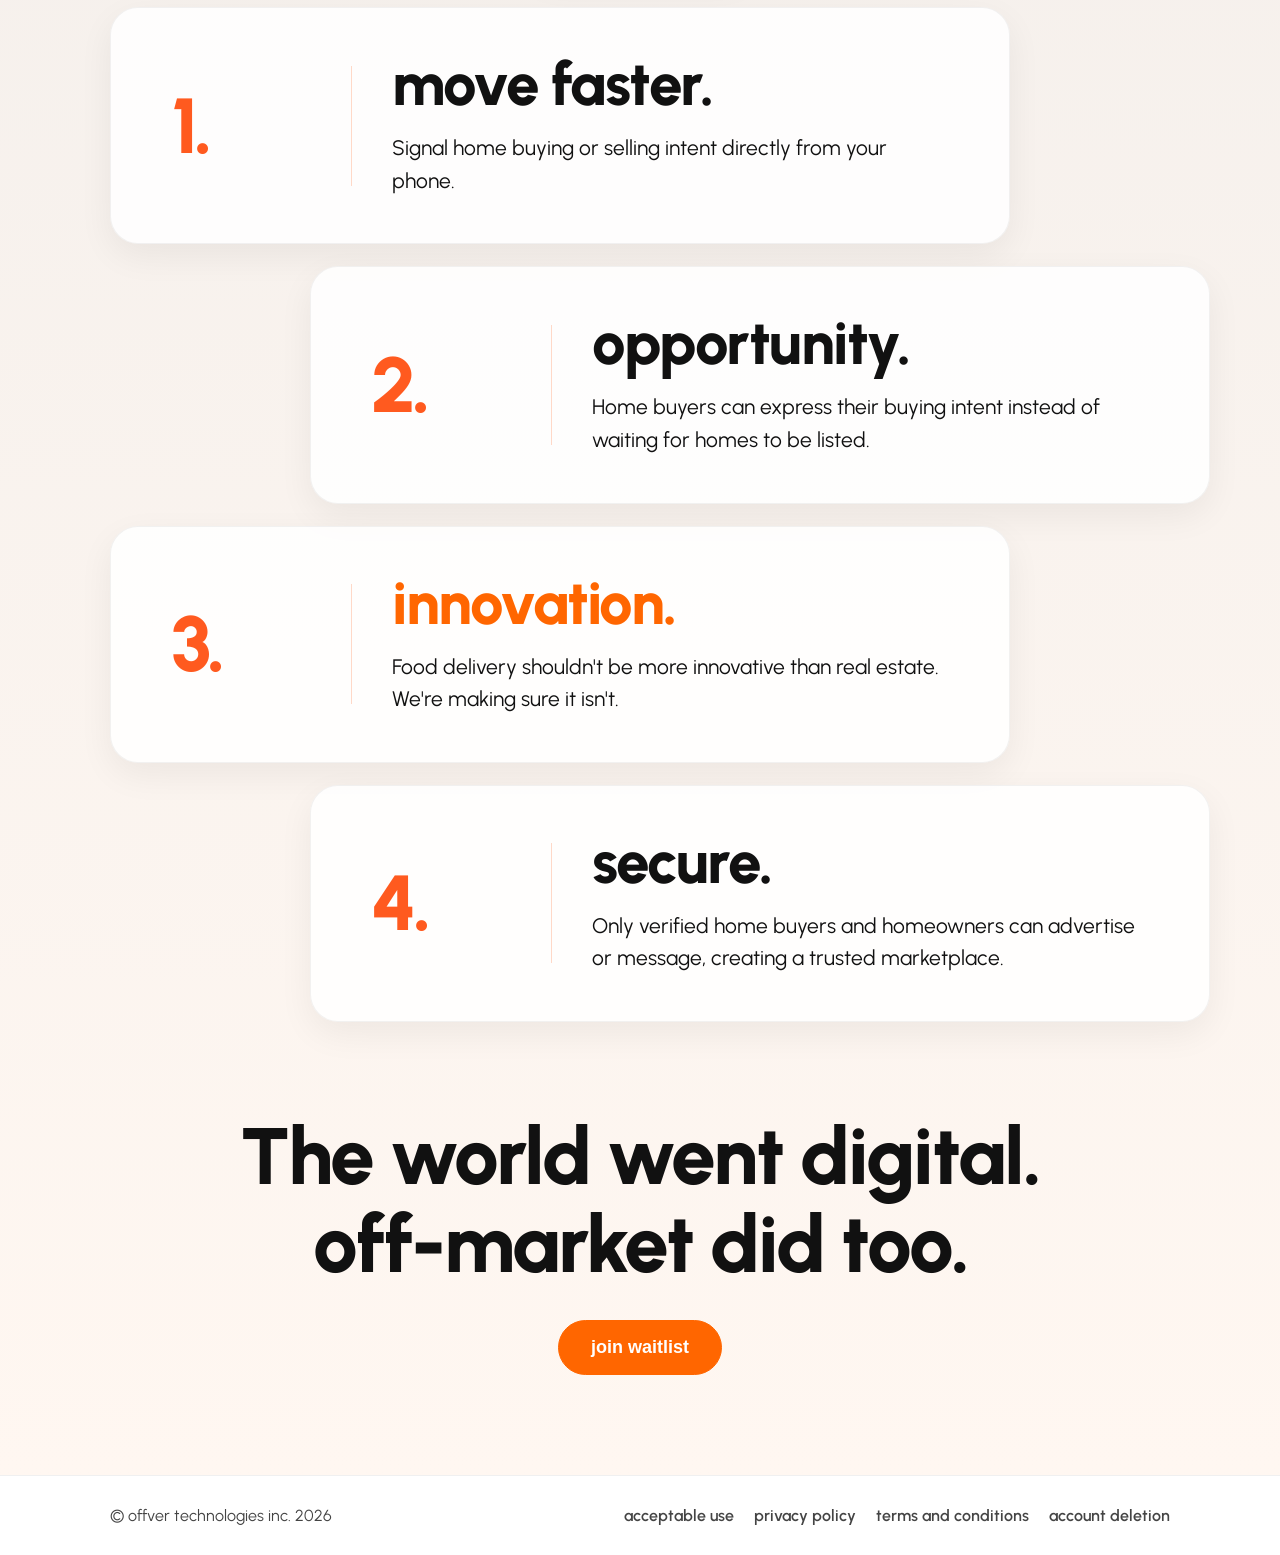
==== commit 744966fb: "Remove 'your' from home buying intent description" ====
--- a/index.html
+++ b/index.html
@@ -1312,7 +1312,7 @@
         <div class="how-divider"></div>
         <div>
           <h3>move faster.</h3>
-          <p>Signal your home buying or selling intent directly from your phone.</p>
+          <p>Signal home buying or selling intent directly from your phone.</p>
         </div>
       </div>
 
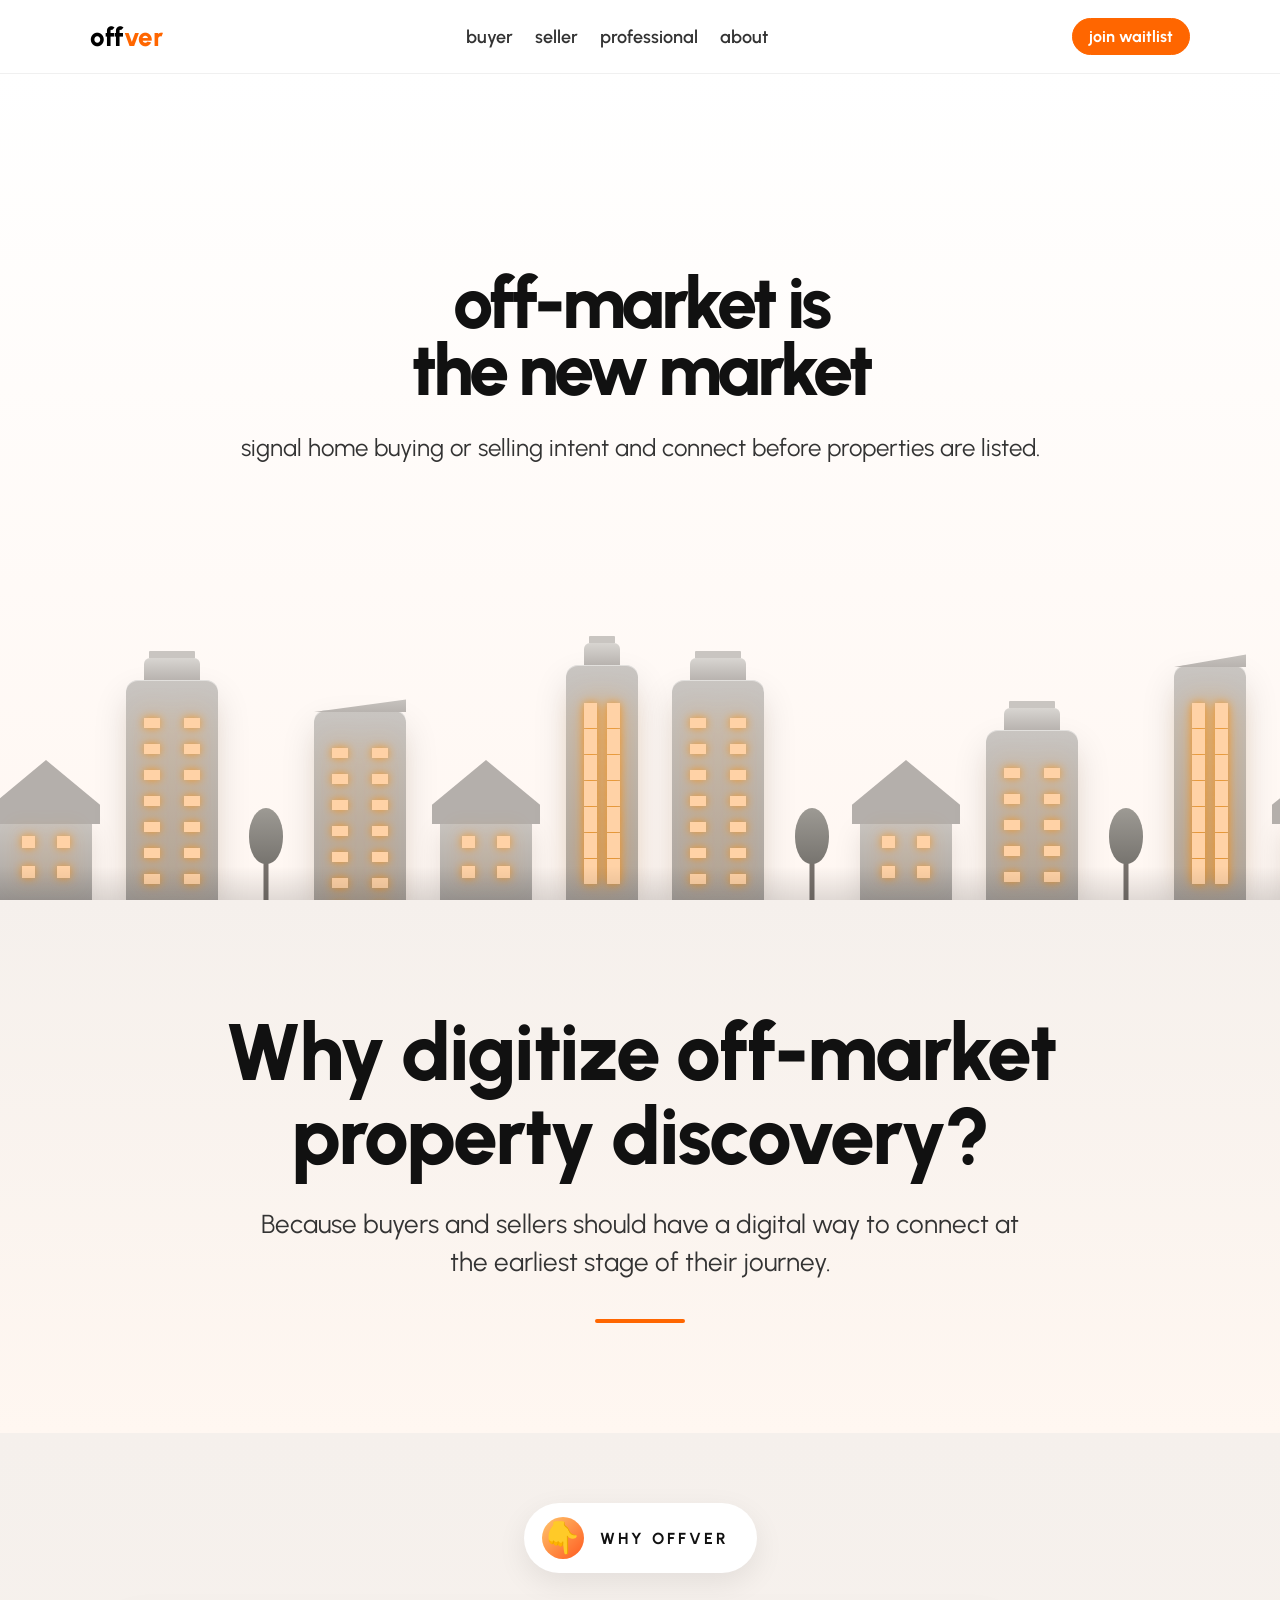
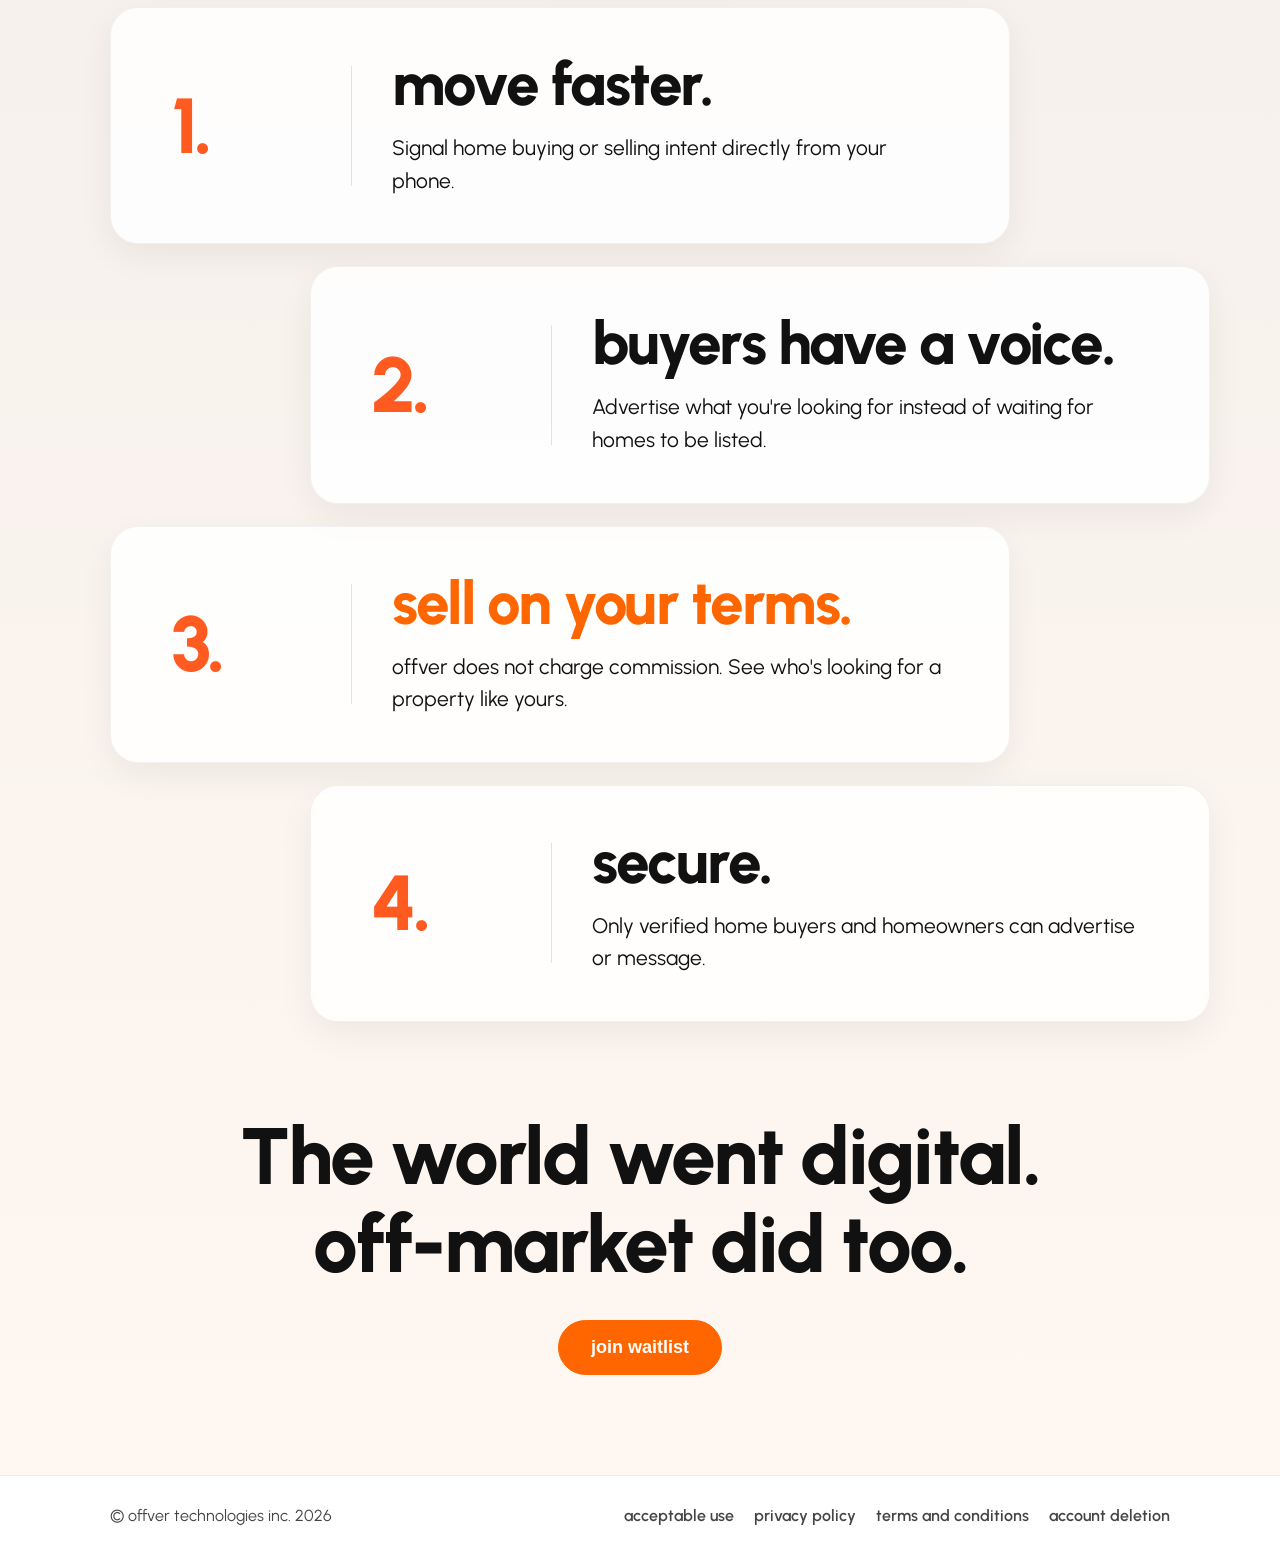
==== commit 77651111: "Revise content in how-card sections Updated headings and descriptions to improve clarity and messagi" ====
--- a/index.html
+++ b/index.html
@@ -1170,14 +1170,20 @@
   
 @media (max-width:900px){
 
-    .hero-copy{
-    transform:translateY(-140px);
+  .hero-content{
+    min-height:calc(100svh - var(--header-h));
+    align-items:flex-start;
+    padding-top:35px;
+  }
+
+  .hero-copy{
+    transform:none;
     max-width:380px;
     padding:0 16px;
   }
 
   .hero-copy h1{
-    font-size:55px;
+    font-size:60px;
     line-height:.95;
     letter-spacing:-2px;
   }
@@ -1187,6 +1193,7 @@
     line-height:1.45;
     max-width:300px;
   }
+
 }
 
 </style>
@@ -1320,8 +1327,8 @@
         <div class="how-num">2.</div>
         <div class="how-divider"></div>
         <div>
-          <h3>opportunity.</h3>
-          <p>Home buyers can express their buying intent instead of waiting for homes to be listed.</p>
+          <h3>buyers have a voice.</h3>
+          <p>Advertise what you're looking for instead of waiting for homes to be listed.</p>
         </div>
       </div>
 
@@ -1329,8 +1336,8 @@
         <div class="how-num">3.</div>
         <div class="how-divider"></div>
         <div>
-          <h3>innovation.</h3>
-          <p>Food delivery shouldn't be more innovative than real estate. We're making sure it isn't.</p>
+          <h3>sell on your terms.</h3>
+          <p>offver does not charge commission. See who's looking for a property like yours.</p>
         </div>
       </div>
 
@@ -1339,7 +1346,7 @@
         <div class="how-divider"></div>
         <div>
           <h3>secure.</h3>
-          <p>Only verified home buyers and homeowners can advertise or message, creating a trusted marketplace.</p>
+          <p>Only verified home buyers and homeowners can advertise or message.</p>
         </div>
       </div>
 
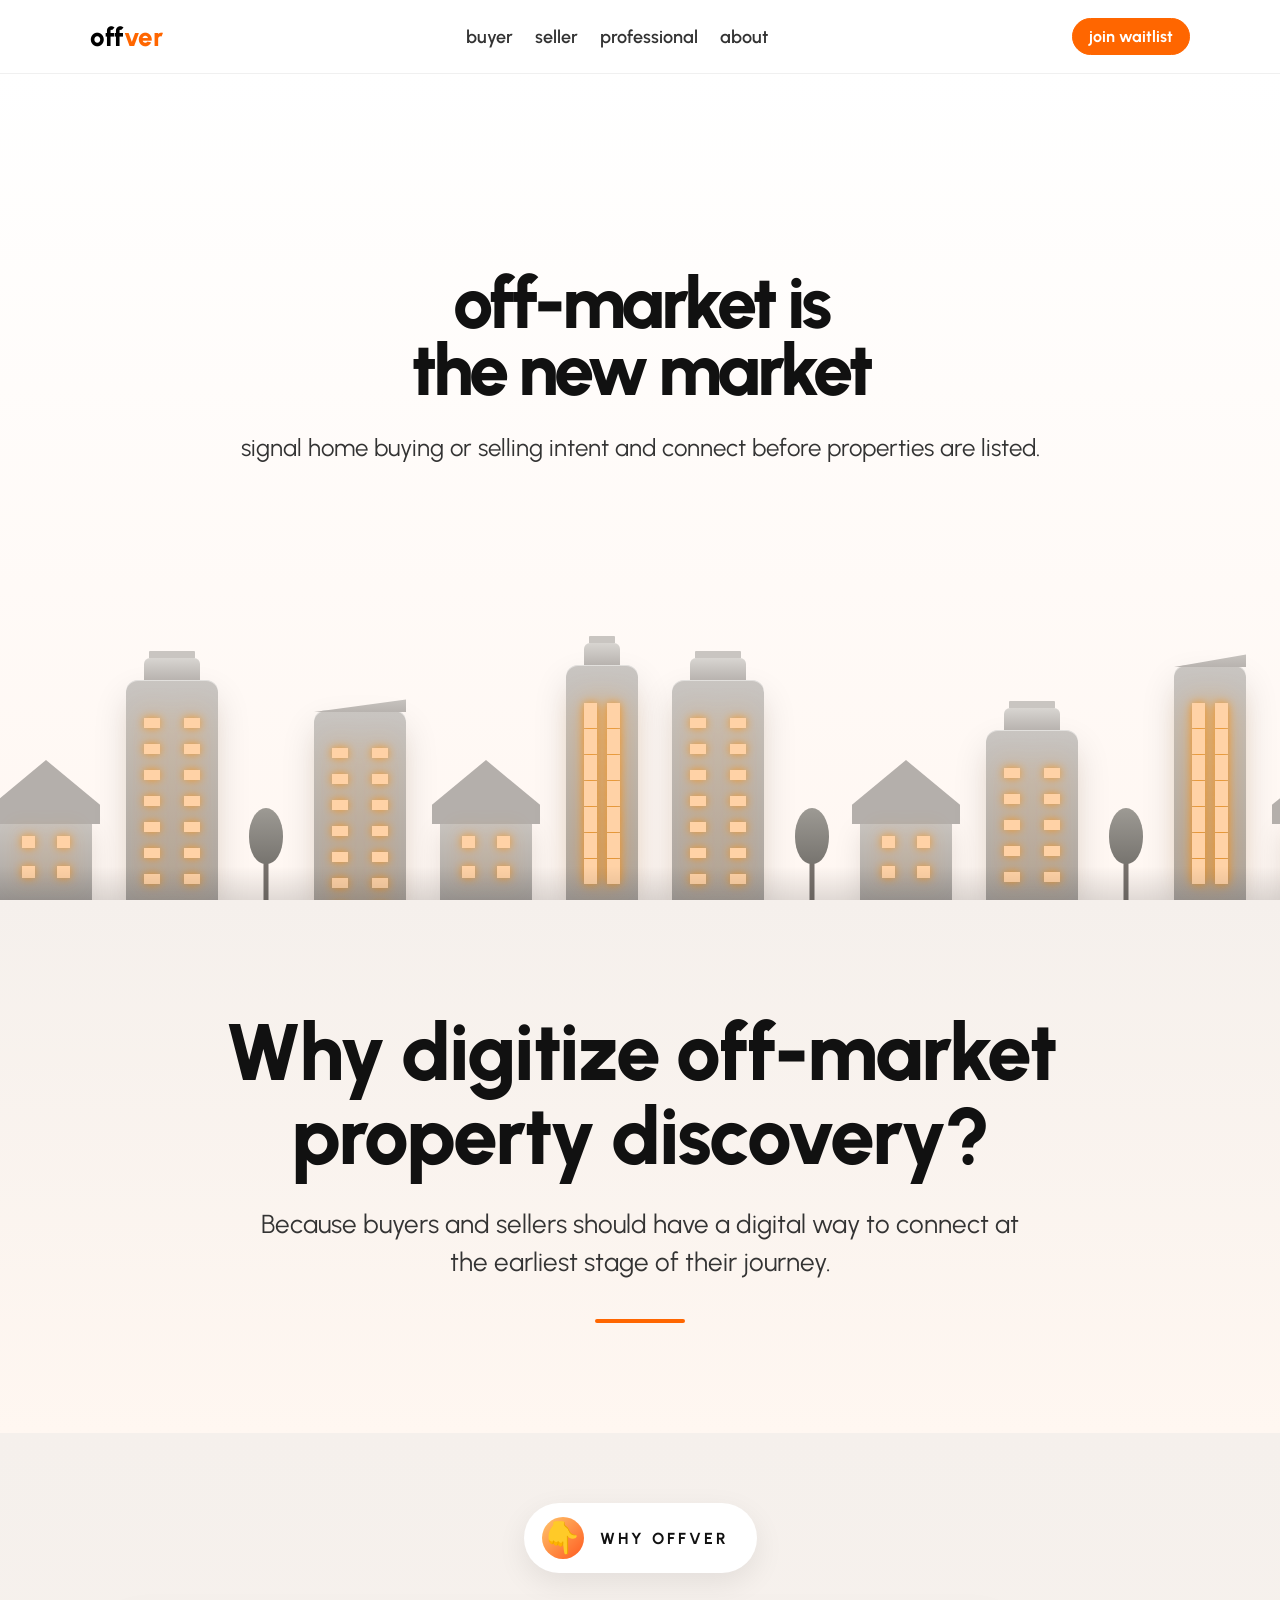
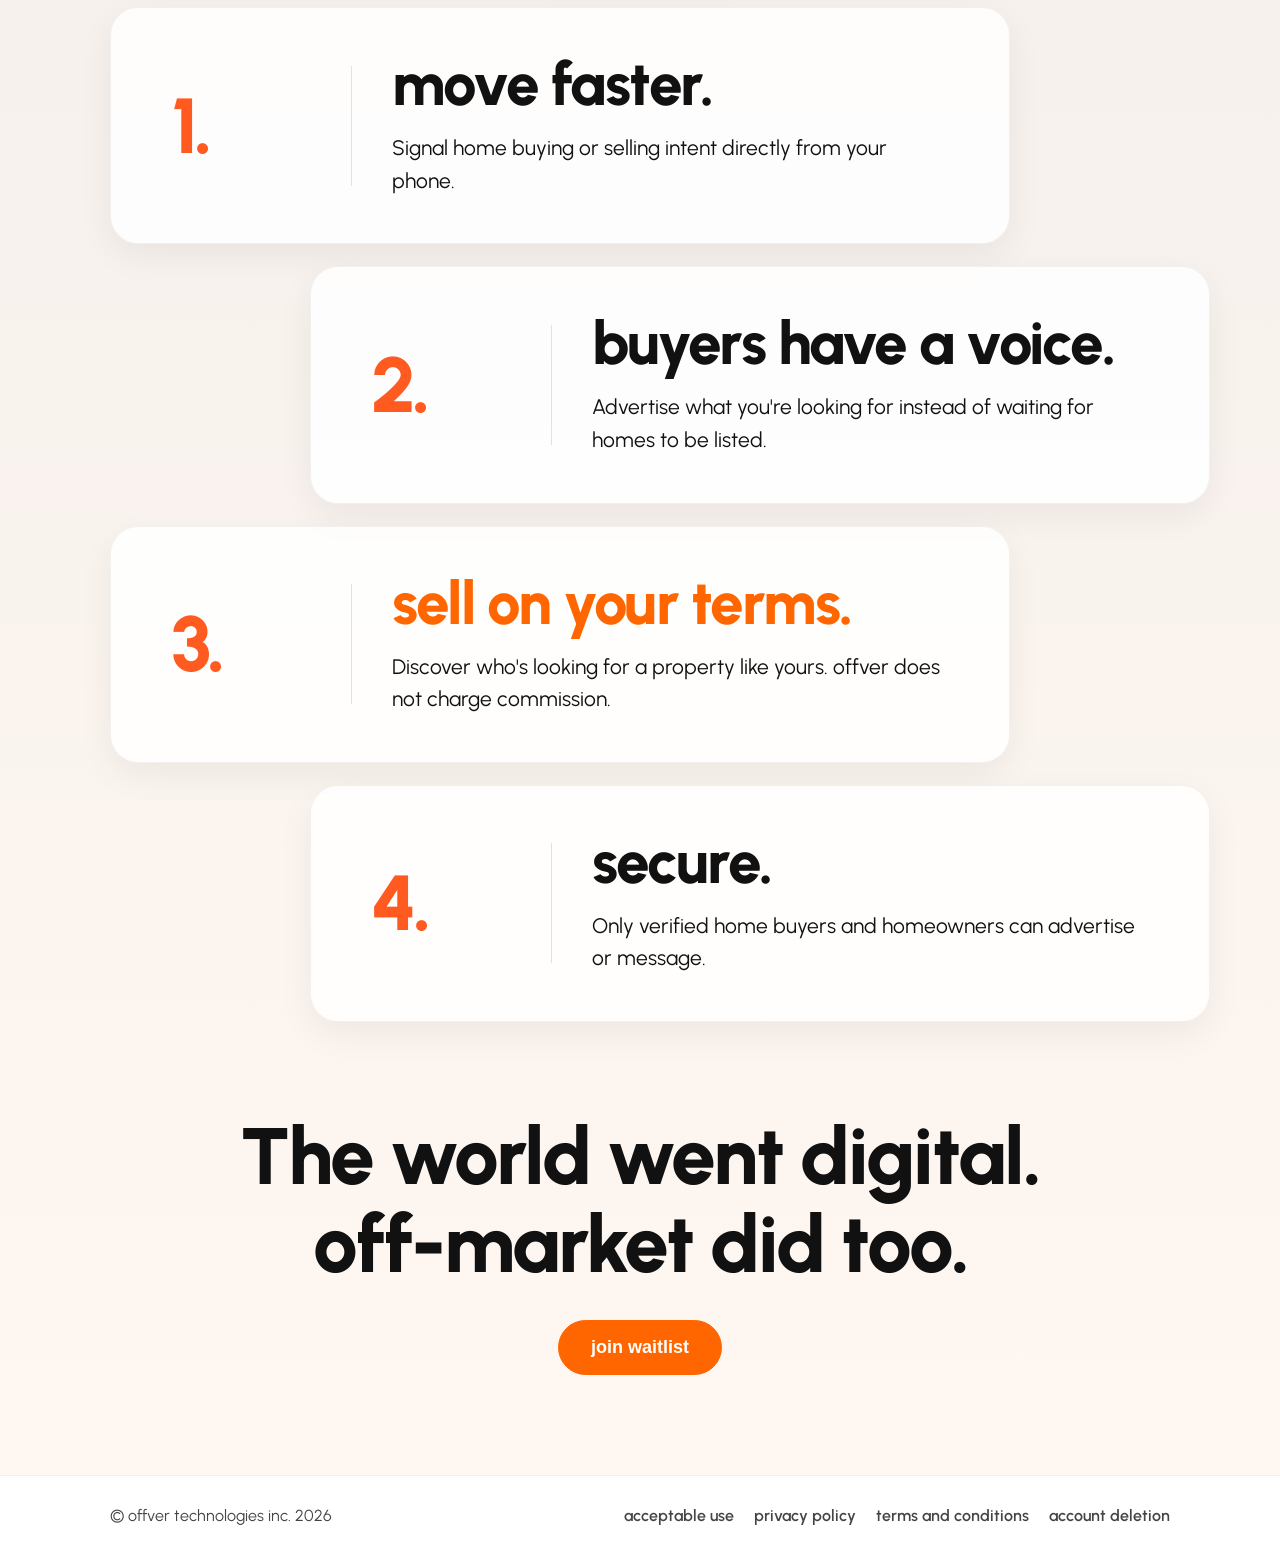
==== commit b8eae85e: "Reorder sentence in property selling section" ====
--- a/index.html
+++ b/index.html
@@ -1337,7 +1337,7 @@
         <div class="how-divider"></div>
         <div>
           <h3>sell on your terms.</h3>
-          <p>offver does not charge commission. See who's looking for a property like yours.</p>
+          <p>Discover who's looking for a property like yours. offver does not charge commission.</p>
         </div>
       </div>
 
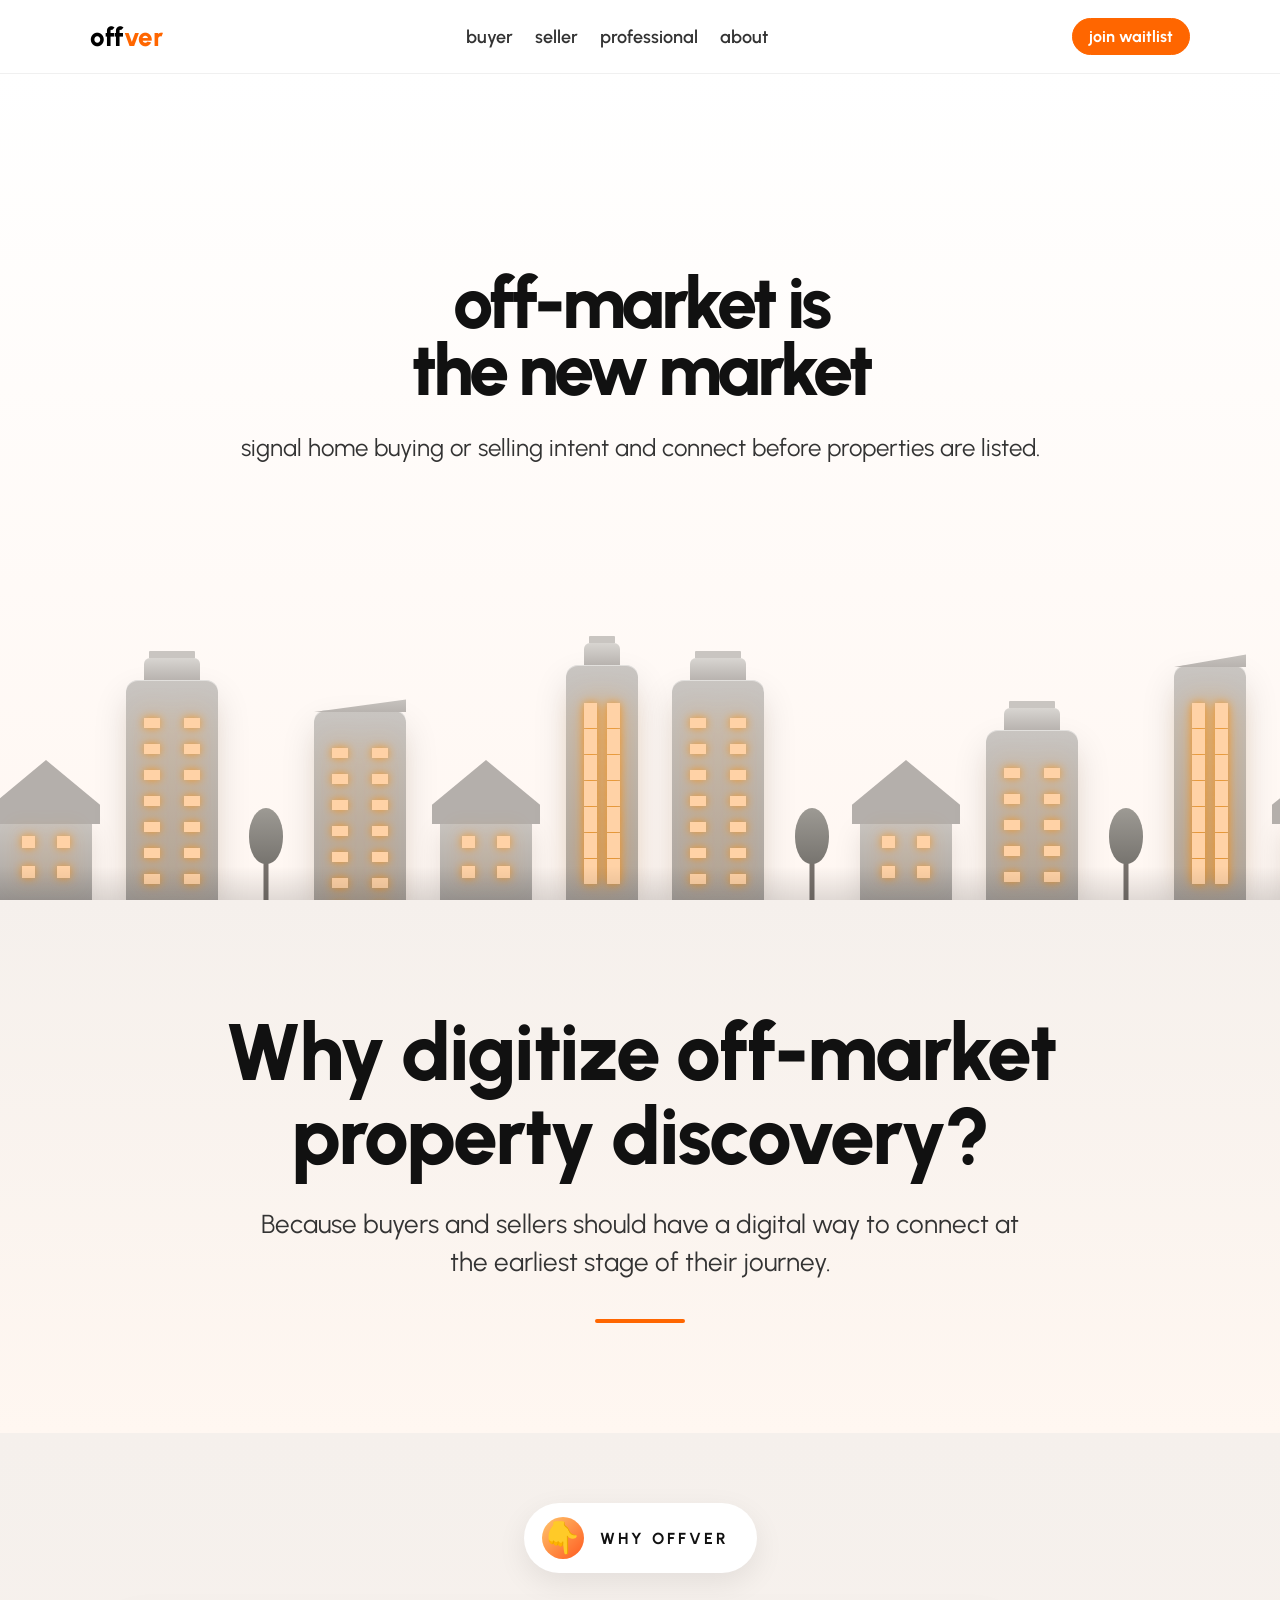
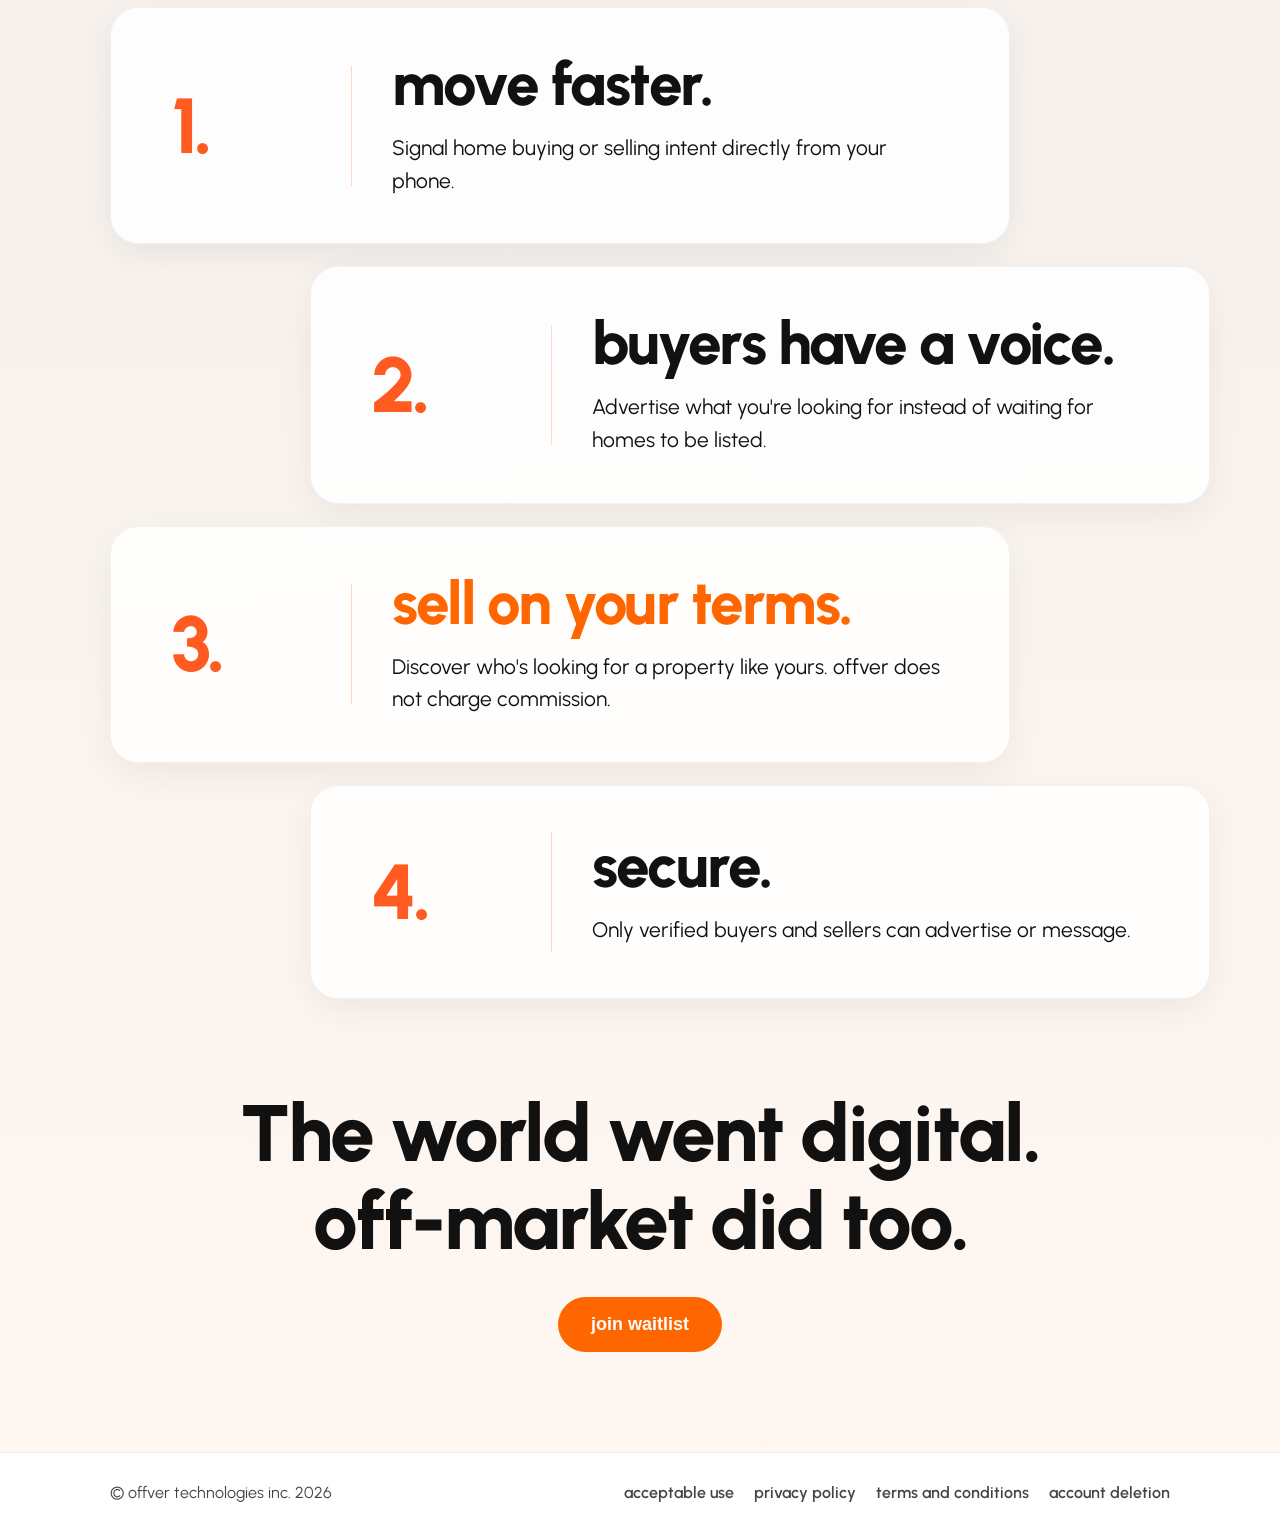
==== commit 8129b8bd: "Update messaging for verified users" ====
--- a/index.html
+++ b/index.html
@@ -1346,7 +1346,7 @@
         <div class="how-divider"></div>
         <div>
           <h3>secure.</h3>
-          <p>Only verified home buyers and homeowners can advertise or message.</p>
+          <p>Only verified buyers and sellers can advertise or message.</p>
         </div>
       </div>
 
